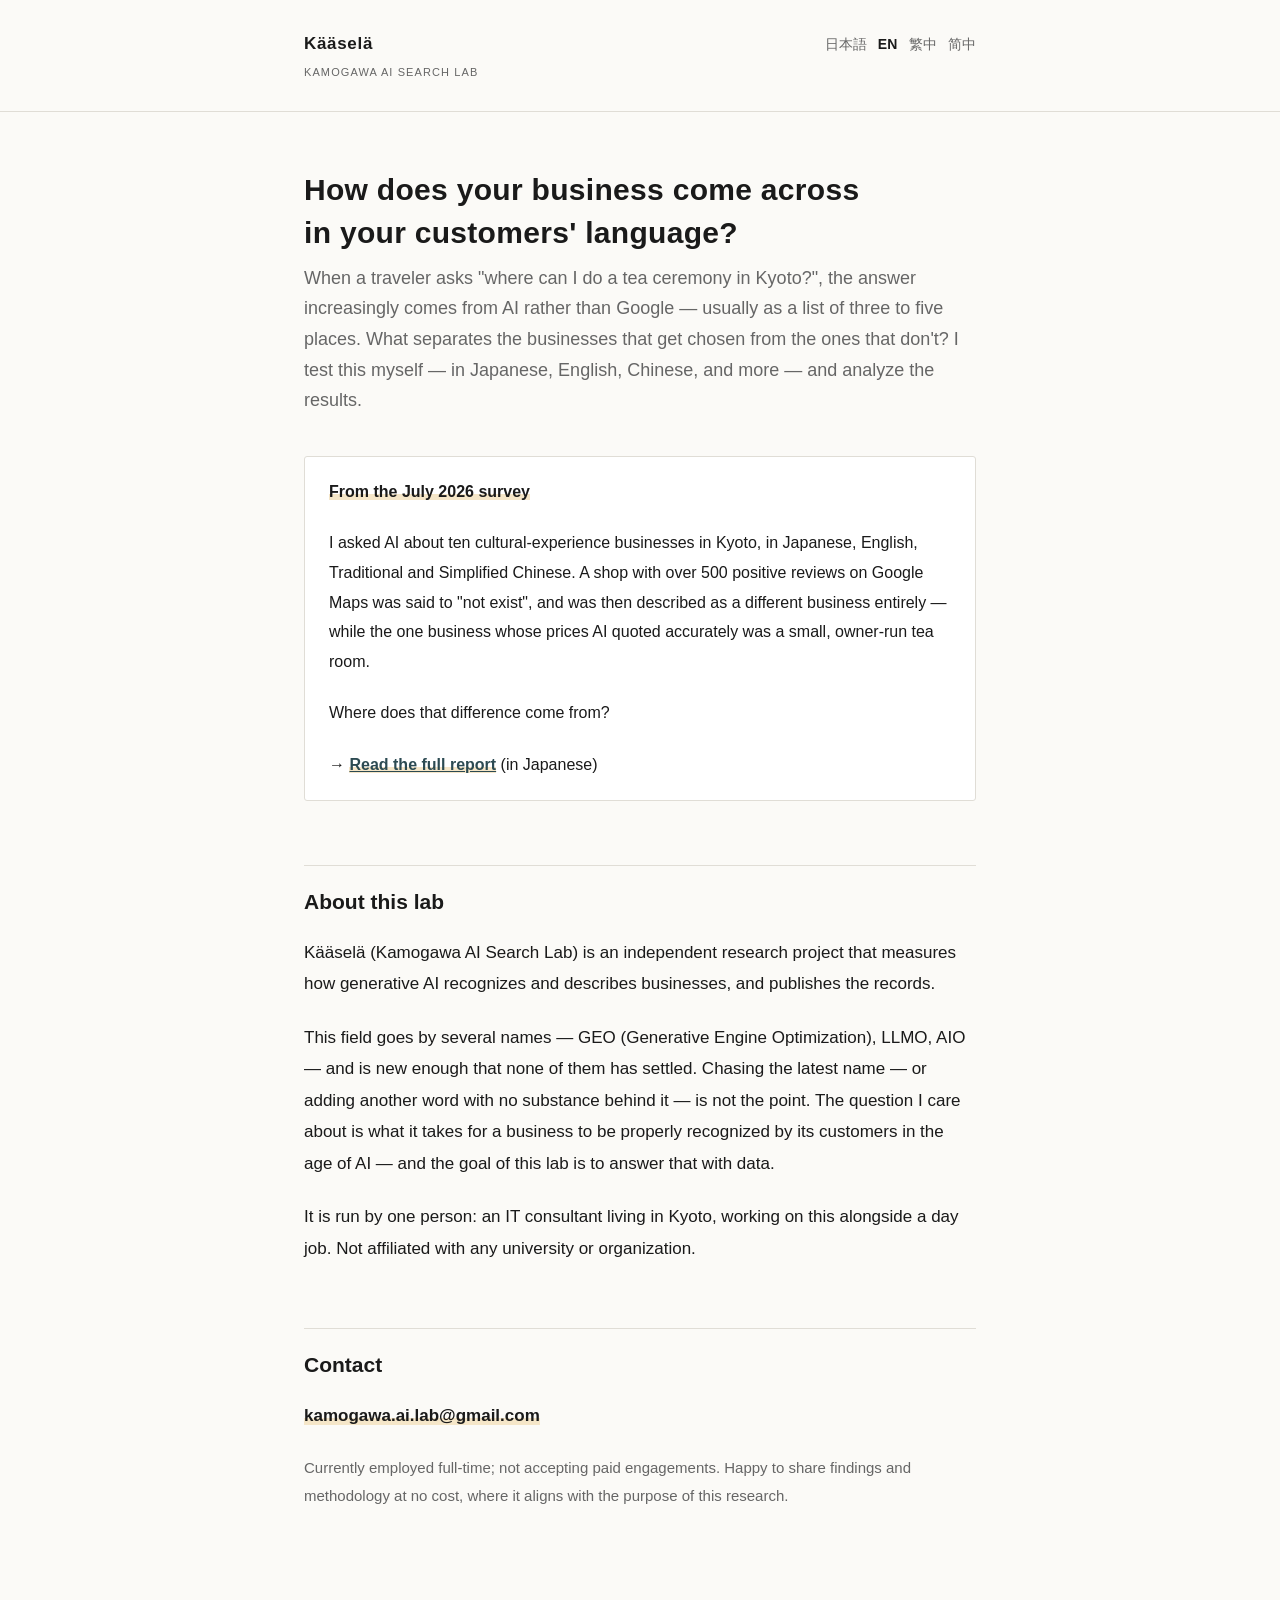
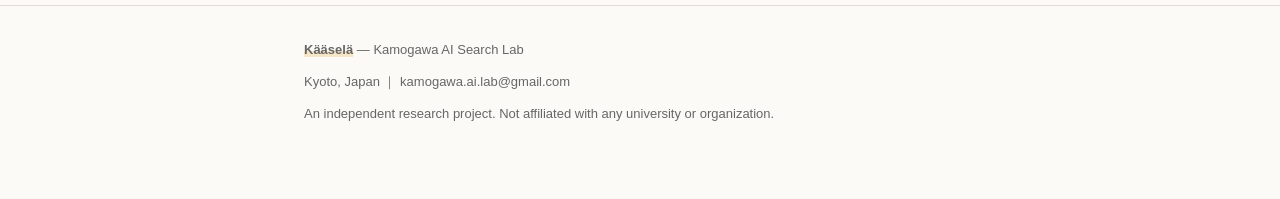
==== en/index.html @ 1b75f956 "ブランド名を Kääselä に統一（正式名 Kamogawa AI Search Lab） - Organization/WebSite の name を Kääselä に、alternateNa" ====
<!DOCTYPE html>
<html lang="en">
<head>
<meta charset="utf-8">
<meta name="viewport" content="width=device-width, initial-scale=1">
<title>Kääselä — How does generative AI describe businesses in their customers' language?</title>
<meta name="description" content="An independent research project measuring how generative AI recognizes and describes businesses in their customers' language. Tested in Japanese, English, Chinese, and other languages.">
<link rel="canonical" href="https://kamogawa-lab.jp/en/">
<link rel="alternate" hreflang="ja"      href="https://kamogawa-lab.jp/">
<link rel="alternate" hreflang="en"      href="https://kamogawa-lab.jp/en/">
<link rel="alternate" hreflang="zh-Hant" href="https://kamogawa-lab.jp/zh-tw/">
<link rel="alternate" hreflang="zh-Hans" href="https://kamogawa-lab.jp/zh-cn/">
<link rel="alternate" hreflang="x-default" href="https://kamogawa-lab.jp/">
<meta property="og:type" content="website">
<meta property="og:title" content="Kääselä — How does generative AI describe businesses in their customers' language?">
<meta property="og:url" content="https://kamogawa-lab.jp/en/">
<meta property="og:locale" content="en_US">
<link rel="stylesheet" href="/assets/style.css">
<script type="application/ld+json">
{
  "@context": "https://schema.org",
  "@graph": [
    {
      "@type": "Organization",
      "@id": "https://kamogawa-lab.jp/#organization",
      "name": "Kääselä",
      "alternateName": ["Kaasela", "Kamogawa AI Search Lab", "カセラ"],
      "url": "https://kamogawa-lab.jp/",
      "brand": { "@type": "Brand", "name": "Kääselä", "alternateName": ["Kaasela", "カセラ"] },
      "description": "Kääselä (also written Kaasela) is the common name of Kamogawa AI Search Lab, from the initials Ka(mogawa), A(I), Se(arch), La(b). An independent research project measuring how generative AI recognizes and describes businesses in their customers' language, tested in Japanese, English, Chinese and other languages.",
      "email": "kamogawa.ai.lab@gmail.com",
      "foundingDate": "2026-07",
      "location": { "@type": "Place", "name": "Kyoto" },
      "knowsLanguage": ["ja", "en", "zh-Hant", "zh-Hans"],
      "sameAs": [
        "https://note.com/kamogawaailab",
        "https://github.com/kamogawaailab"
      ]
    }
  ]
}
</script>
</head>
<body>
<header>
  <div class="wrap">
    <a class="brand" href="/en/">
      Kääselä
      <span>Kamogawa AI Search Lab</span>
    </a>
    <nav>
      <span class="langs">
        <a href="/" hreflang="ja">日本語</a>
        <a href="/en/" hreflang="en" aria-current="true">EN</a>
        <a href="/zh-tw/" hreflang="zh-Hant">繁中</a>
        <a href="/zh-cn/" hreflang="zh-Hans">简中</a>
      </span>
    </nav>
  </div>
</header>
<main class="wrap">

  <h1>How does your business come across<br>in your customers' language?</h1>

  <p class="lede">
    When a traveler asks "where can I do a tea ceremony in Kyoto?",
    the answer increasingly comes from AI rather than Google —
    usually as a list of three to five places.
    What separates the businesses that get chosen from the ones that don't?
    I test this myself — in Japanese, English, Chinese, and more — and analyze the results.
  </p>

  <div class="callout">
    <p><strong>From the July 2026 survey</strong></p>
    <p>
      I asked AI about ten cultural-experience businesses in Kyoto,
      in Japanese, English, Traditional and Simplified Chinese.
      A shop with over 500 positive reviews on Google Maps was said to
      "not exist", and was then described as a different business entirely —
      while the one business whose prices AI quoted accurately
      was a small, owner-run tea room.
    </p>
    <p>
      Where does that difference come from?
    </p>
    <p style="margin-top:16px">
      → <a href="/reports/kyoto-experience-2026/"><strong>Read the full report</strong></a> (in Japanese)
    </p>
  </div>

  <h2>About this lab</h2>

  <p>
    Kääselä (Kamogawa AI Search Lab) is an independent research project that
    measures how generative AI recognizes and describes businesses,
    and publishes the records.
  </p>

  <p>
    This field goes by several names — GEO (Generative Engine Optimization),
    LLMO, AIO — and is new enough that none of them has settled.
    Chasing the latest name — or adding another word with no substance
    behind it — is not the point.
    The question I care about is what it takes for a business
    to be properly recognized by its customers in the age of AI —
    and the goal of this lab is to answer that with data.
  </p>

  <p>
    It is run by one person: an IT consultant living in Kyoto,
    working on this alongside a day job.
    Not affiliated with any university or organization.
  </p>

  <h2>Contact</h2>
  <p><strong>kamogawa.ai.lab@gmail.com</strong></p>
  <p style="font-size:15px;color:#666">
    Currently employed full-time; not accepting paid engagements.
    Happy to share findings and methodology at no cost,
    where it aligns with the purpose of this research.
  </p>
</main>
<footer>
  <div class="wrap">
    <p><strong>Kääselä</strong> — Kamogawa AI Search Lab</p>
    <p>Kyoto, Japan ｜ kamogawa.ai.lab@gmail.com</p>
    <p>An independent research project. Not affiliated with any university or organization.</p>
  </div>
</footer>
</body>
</html>
---- assets/style.css ----
/* 鴨川AI検索ラボ — 最小構成。JSなし。 */

:root {
  --ink:      #1a1a1a;
  --sub:      #666;
  --line:     #e0ddd6;
  --paper:    #fbfaf7;
  --accent:   #2c4a52;   /* 鴨川の水の色 */
  --mark:     #b8462f;
}

* { box-sizing: border-box; }

html { -webkit-text-size-adjust: 100%; }

body {
  margin: 0;
  padding: 0;
  background: var(--paper);
  color: var(--ink);
  font-family: -apple-system, BlinkMacSystemFont, "Hiragino Sans",
               "Noto Sans JP", "Yu Gothic", sans-serif;
  font-size: 17px;
  line-height: 1.85;
  font-feature-settings: "palt";
}

.wrap {
  max-width: 720px;
  margin: 0 auto;
  padding: 0 24px;
}

/* --- header --- */

header {
  border-bottom: 1px solid var(--line);
  padding: 28px 0;
  margin-bottom: 56px;
}

header .wrap {
  display: flex;
  justify-content: space-between;
  align-items: baseline;
  flex-wrap: wrap;
  gap: 12px;
}

.brand {
  font-size: 17px;
  font-weight: 700;
  letter-spacing: 0.04em;
  text-decoration: none;
  color: var(--ink);
}

.brand span {
  display: block;
  font-size: 11px;
  font-weight: 400;
  letter-spacing: 0.1em;
  color: var(--sub);
  text-transform: uppercase;
  margin-top: 3px;
}

nav a {
  color: var(--sub);
  text-decoration: none;
  margin-left: 18px;
  font-size: 14px;
}

nav a:hover { color: var(--accent); }

.langs {
  font-size: 12px;
  color: var(--sub);
}

.langs a {
  color: var(--sub);
  text-decoration: none;
  margin-left: 8px;
}

.langs a[aria-current="true"] {
  color: var(--ink);
  font-weight: 700;
}

/* --- type --- */

h1 {
  font-size: 30px;
  line-height: 1.45;
  letter-spacing: 0.01em;
  margin: 0 0 8px;
}

h2 {
  font-size: 21px;
  margin: 64px 0 20px;
  padding-top: 20px;
  border-top: 1px solid var(--line);
  line-height: 1.5;
}

h3 {
  font-size: 17px;
  margin: 36px 0 12px;
  color: var(--accent);
}

.lede {
  font-size: 18px;
  color: var(--sub);
  margin: 0 0 40px;
  line-height: 1.7;
}

.meta {
  font-size: 13px;
  color: var(--sub);
  margin-bottom: 48px;
}

p { margin: 0 0 22px; }

a { color: var(--accent); }

strong {
  font-weight: 700;
  background: linear-gradient(transparent 62%, #f5e6c8 62%);
}

blockquote {
  margin: 28px 0;
  padding: 4px 0 4px 20px;
  border-left: 3px solid var(--mark);
  color: var(--sub);
  font-size: 16px;
}

blockquote strong { color: var(--ink); }

/* --- tables --- */

table {
  width: 100%;
  border-collapse: collapse;
  margin: 28px 0;
  font-size: 15px;
}

th, td {
  padding: 10px 12px;
  border-bottom: 1px solid var(--line);
  text-align: left;
  vertical-align: top;
}

th {
  font-weight: 700;
  border-bottom: 2px solid var(--ink);
  white-space: nowrap;
}

td.c, th.c { text-align: center; }

/* --- misc --- */

.callout {
  background: #fff;
  border: 1px solid var(--line);
  border-radius: 3px;
  padding: 20px 24px;
  margin: 32px 0;
  font-size: 16px;
}

.callout p:last-child { margin-bottom: 0; }

ul { padding-left: 1.3em; margin: 0 0 22px; }
li { margin-bottom: 8px; }

hr {
  border: 0;
  border-top: 1px solid var(--line);
  margin: 56px 0;
}

.post-list { list-style: none; padding: 0; }

.post-list li {
  padding: 20px 0;
  border-bottom: 1px solid var(--line);
}

.post-list a {
  font-size: 18px;
  font-weight: 700;
  text-decoration: none;
  display: block;
  margin-bottom: 4px;
}

.post-list .date {
  font-size: 13px;
  color: var(--sub);
}

footer {
  margin-top: 96px;
  padding: 32px 0 64px;
  border-top: 1px solid var(--line);
  font-size: 13px;
  color: var(--sub);
}

footer p { margin: 0 0 8px; }

@media (max-width: 600px) {
  body { font-size: 16px; }
  h1 { font-size: 24px; }
  h2 { font-size: 19px; }
  .wrap { padding: 0 18px; }
  table { font-size: 13px; }
  th, td { padding: 8px 6px; }
}
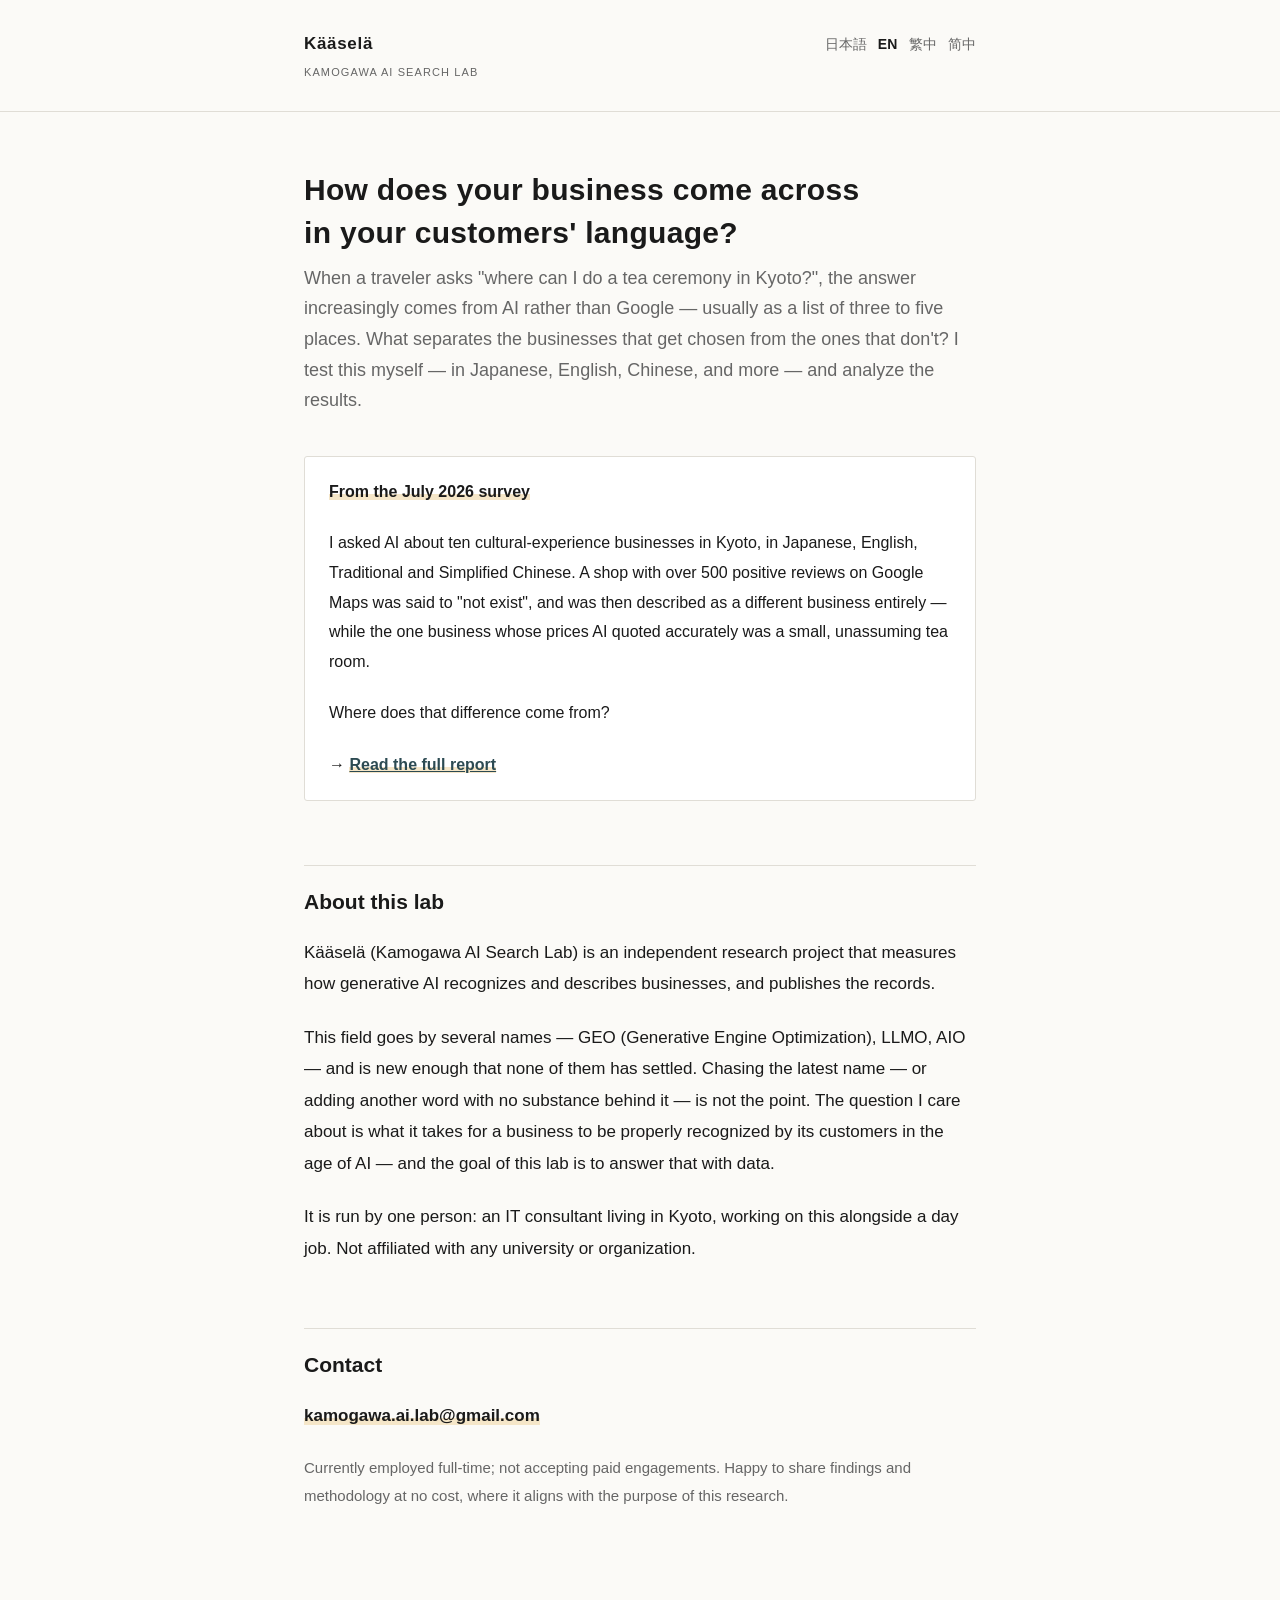
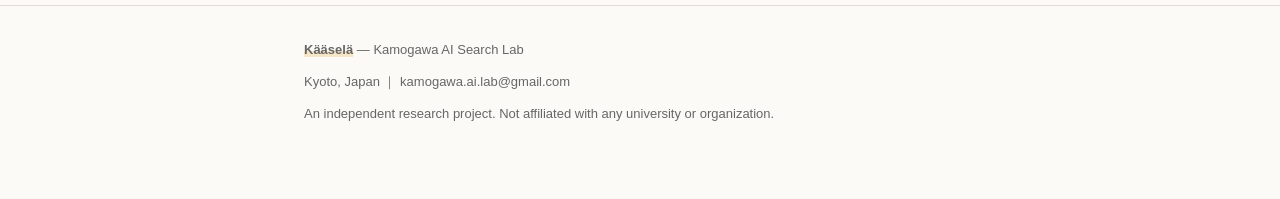
==== commit 0ecf834b: "レポート4言語化・日本語版を全面改稿、hreflang/sitemap整備" ====
--- a/en/index.html
+++ b/en/index.html
@@ -78,13 +78,13 @@
       A shop with over 500 positive reviews on Google Maps was said to
       "not exist", and was then described as a different business entirely —
       while the one business whose prices AI quoted accurately
-      was a small, owner-run tea room.
+      was a small, unassuming tea room.
     </p>
     <p>
       Where does that difference come from?
     </p>
     <p style="margin-top:16px">
-      → <a href="/reports/kyoto-experience-2026/"><strong>Read the full report</strong></a> (in Japanese)
+      → <a href="/en/reports/kyoto-experience-2026/"><strong>Read the full report</strong></a>
     </p>
   </div>
 
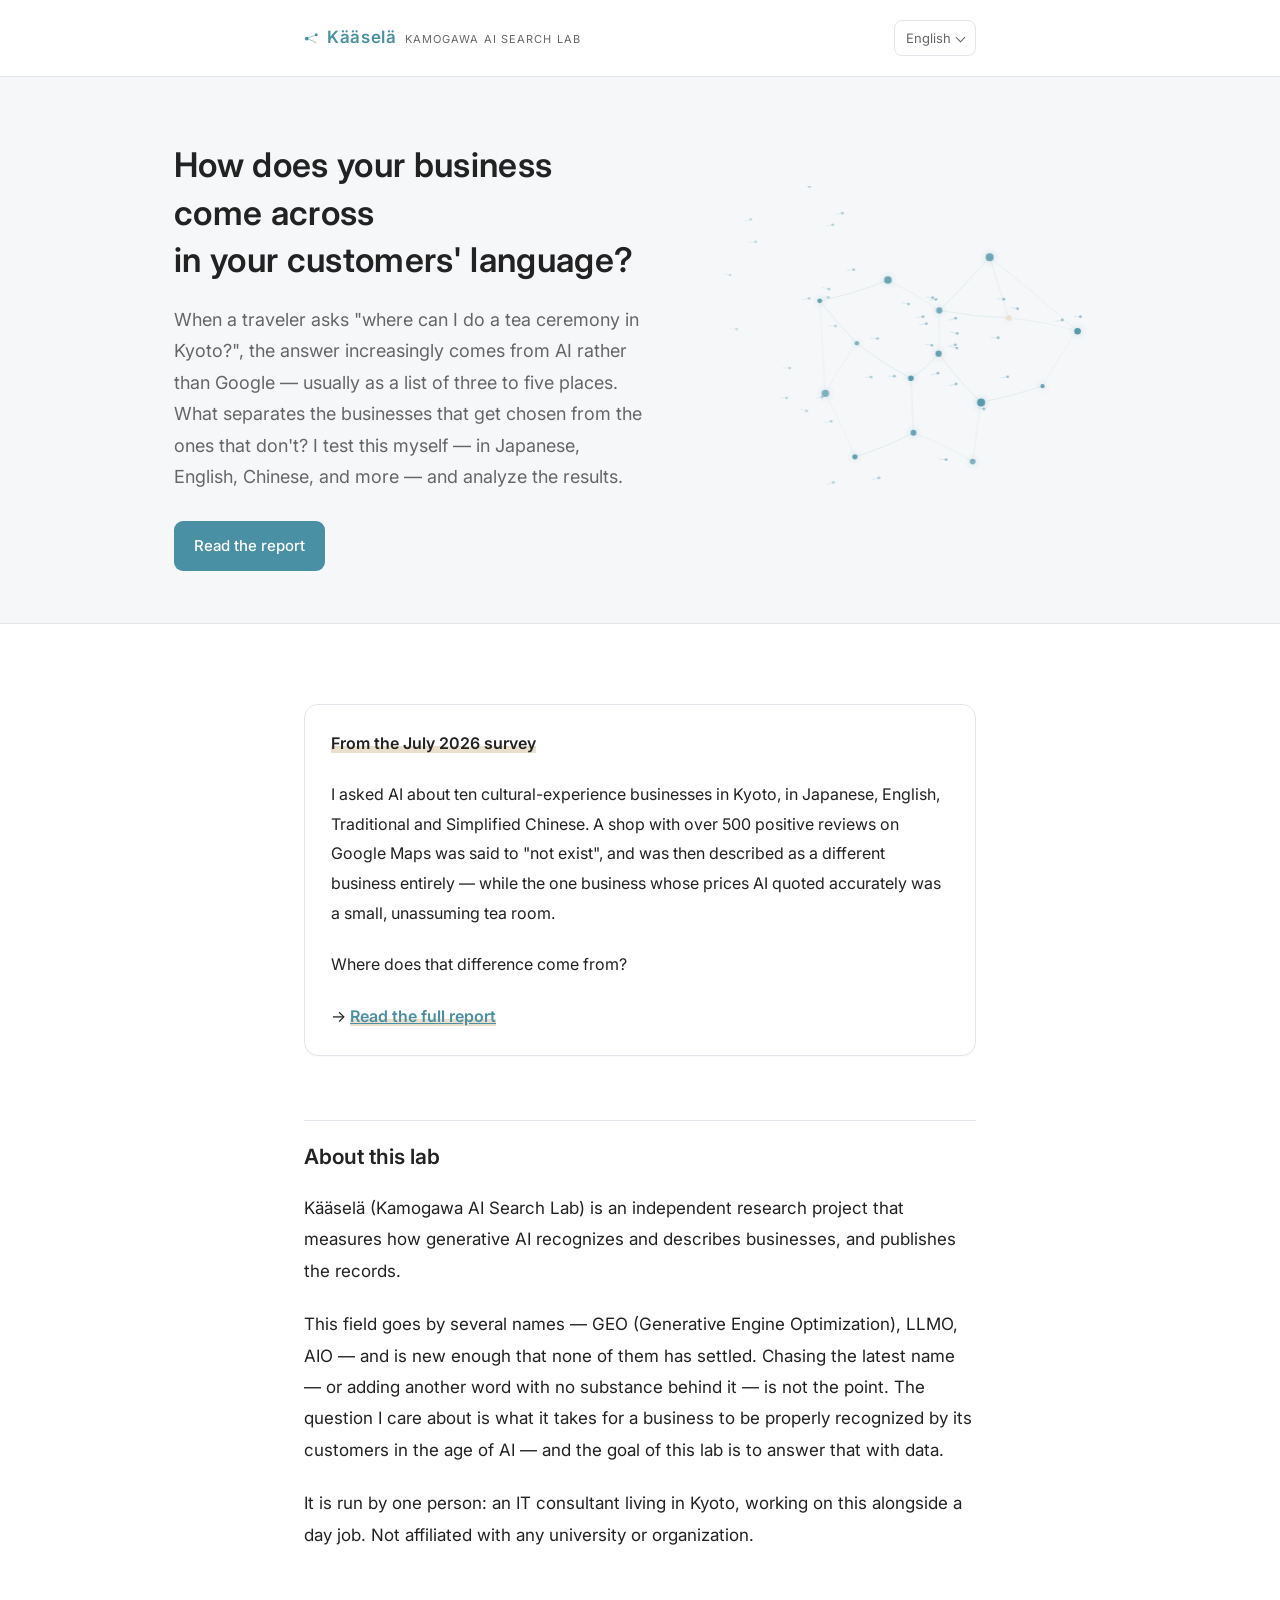
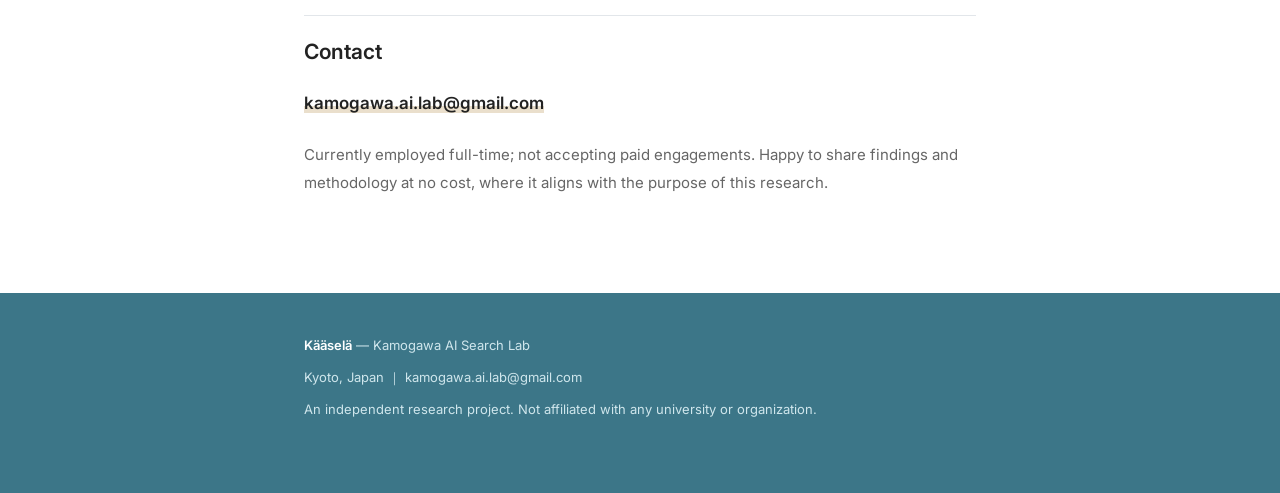
==== commit 82434e73: "Redesign: Kääselä brand v1.0 — River Blue palette, animated water→graph hero, language pull-down" ====
--- a/en/index.html
+++ b/en/index.html
@@ -5,15 +5,15 @@
 <meta name="viewport" content="width=device-width, initial-scale=1">
 <title>Kääselä — How does generative AI describe businesses in their customers' language?</title>
 <meta name="description" content="An independent research project measuring how generative AI recognizes and describes businesses in their customers' language. Tested in Japanese, English, Chinese, and other languages.">
-<link rel="canonical" href="https://kamogawa-lab.jp/en/">
-<link rel="alternate" hreflang="ja"      href="https://kamogawa-lab.jp/">
-<link rel="alternate" hreflang="en"      href="https://kamogawa-lab.jp/en/">
-<link rel="alternate" hreflang="zh-Hant" href="https://kamogawa-lab.jp/zh-tw/">
-<link rel="alternate" hreflang="zh-Hans" href="https://kamogawa-lab.jp/zh-cn/">
-<link rel="alternate" hreflang="x-default" href="https://kamogawa-lab.jp/">
+<link rel="canonical" href="https://kaasela.com/en/">
+<link rel="alternate" hreflang="ja"      href="https://kaasela.com/">
+<link rel="alternate" hreflang="en"      href="https://kaasela.com/en/">
+<link rel="alternate" hreflang="zh-Hant" href="https://kaasela.com/zh-tw/">
+<link rel="alternate" hreflang="zh-Hans" href="https://kaasela.com/zh-cn/">
+<link rel="alternate" hreflang="x-default" href="https://kaasela.com/">
 <meta property="og:type" content="website">
 <meta property="og:title" content="Kääselä — How does generative AI describe businesses in their customers' language?">
-<meta property="og:url" content="https://kamogawa-lab.jp/en/">
+<meta property="og:url" content="https://kaasela.com/en/">
 <meta property="og:locale" content="en_US">
 <link rel="stylesheet" href="/assets/style.css">
 <script type="application/ld+json">
@@ -22,10 +22,10 @@
   "@graph": [
     {
       "@type": "Organization",
-      "@id": "https://kamogawa-lab.jp/#organization",
+      "@id": "https://kaasela.com/#organization",
       "name": "Kääselä",
       "alternateName": ["Kaasela", "Kamogawa AI Search Lab", "カセラ"],
-      "url": "https://kamogawa-lab.jp/",
+      "url": "https://kaasela.com/",
       "brand": { "@type": "Brand", "name": "Kääselä", "alternateName": ["Kaasela", "カセラ"] },
       "description": "Kääselä (also written Kaasela) is the common name of Kamogawa AI Search Lab, from the initials Ka(mogawa), A(I), Se(arch), La(b). An independent research project measuring how generative AI recognizes and describes businesses in their customers' language, tested in Japanese, English, Chinese and other languages.",
       "email": "kamogawa.ai.lab@gmail.com",
@@ -33,8 +33,8 @@
       "location": { "@type": "Place", "name": "Kyoto" },
       "knowsLanguage": ["ja", "en", "zh-Hant", "zh-Hans"],
       "sameAs": [
-        "https://note.com/kamogawaailab",
-        "https://github.com/kamogawaailab"
+        "https://note.com/kaasela",
+        "https://github.com/kaasela/kamogawa_ai_research_lab"
       ]
     }
   ]
@@ -45,30 +45,50 @@
 <header>
   <div class="wrap">
     <a class="brand" href="/en/">
+      <svg class="mark" viewBox="0 0 16 16" fill="none" aria-hidden="true">
+        <circle cx="3" cy="8" r="2" fill="#4A90A4"/>
+        <circle cx="13" cy="4" r="1.6" fill="#4A90A4"/>
+        <circle cx="12" cy="12" r="1.6" fill="#EADFCC"/>
+        <path d="M4.7 7.3 L11.5 4.6 M4.8 8.7 L10.8 11.3" stroke="#7CB7B0" stroke-width=".8"/>
+      </svg>
       Kääselä
       <span>Kamogawa AI Search Lab</span>
     </a>
     <nav>
-      <span class="langs">
-        <a href="/" hreflang="ja">日本語</a>
-        <a href="/en/" hreflang="en" aria-current="true">EN</a>
-        <a href="/zh-tw/" hreflang="zh-Hant">繁中</a>
-        <a href="/zh-cn/" hreflang="zh-Hans">简中</a>
-      </span>
+      <details class="lang-menu">
+        <summary>English</summary>
+        <div class="lang-list">
+          <a href="/"        hreflang="ja">日本語</a>
+          <a href="/en/"     hreflang="en" aria-current="true">English</a>
+          <a href="/zh-tw/"  hreflang="zh-Hant">繁體中文</a>
+          <a href="/zh-cn/"  hreflang="zh-Hans">简体中文</a>
+        </div>
+      </details>
     </nav>
   </div>
 </header>
+<section class="hero">
+  <div class="hero-inner">
+    <div class="hero-copy">
+      <h1>How does your business come across<br>in your customers' language?</h1>
+      <p class="lede">
+        When a traveler asks "where can I do a tea ceremony in Kyoto?",
+        the answer increasingly comes from AI rather than Google —
+        usually as a list of three to five places.
+        What separates the businesses that get chosen from the ones that don't?
+        I test this myself — in Japanese, English, Chinese, and more — and analyze the results.
+      </p>
+      <div class="hero-actions">
+        <a class="btn" href="/en/reports/kyoto-experience-2026/">Read the report</a>
+      </div>
+    </div>
+    <div class="hero-canvas-wrap">
+      <canvas id="graph"></canvas>
+    </div>
+  </div>
+</section>
+
 <main class="wrap">
-
-  <h1>How does your business come across<br>in your customers' language?</h1>
-
-  <p class="lede">
-    When a traveler asks "where can I do a tea ceremony in Kyoto?",
-    the answer increasingly comes from AI rather than Google —
-    usually as a list of three to five places.
-    What separates the businesses that get chosen from the ones that don't?
-    I test this myself — in Japanese, English, Chinese, and more — and analyze the results.
-  </p>
 
   <div class="callout">
     <p><strong>From the July 2026 survey</strong></p>
@@ -127,5 +147,8 @@
     <p>An independent research project. Not affiliated with any university or organization.</p>
   </div>
 </footer>
+
+<script src="/assets/site.js" defer></script>
+
 </body>
 </html>
--- a/assets/style.css
+++ b/assets/style.css
@@ -1,28 +1,40 @@
-/* 鴨川AI検索ラボ — 最小構成。JSなし。 */
+/* ============================================================
+   Kääselä — Kamogawa AI Search Lab
+   ブランドデザイン v1.0（River Blue / 静かな研究ノート）
+   白・Mist 80% ／ River Blue 15% ／ 砂ベージュ 5%
+   ============================================================ */
+
+@import url('https://fonts.googleapis.com/css2?family=Inter:wght@300;400;500;600&display=swap');
 
 :root {
-  --ink:      #1a1a1a;
-  --sub:      #666;
-  --line:     #e0ddd6;
-  --paper:    #fbfaf7;
-  --accent:   #2c4a52;   /* 鴨川の水の色 */
-  --mark:     #b8462f;
+  --ink:    #222222;   /* Charcoal（本文） */
+  --sub:    #666666;   /* Gray（補助テキスト） */
+  --line:   #E2E6EA;   /* Border / Divider */
+  --paper:  #FFFFFF;   /* 主背景：白 */
+  --mist:   #F5F7F9;   /* セクション / カード背景 */
+  --accent: #4A90A4;   /* River Blue（リンク・ボタン・ロゴ） */
+  --deep:   #3C7688;   /* Deep River（ホバー・CTA・フッター） */
+  --teal:   #7CB7B0;   /* Soft Teal（図・アウトラインのみ） */
+  --sand:   #EADFCC;   /* Sand Beige（ハイライト・バッジ、控えめに） */
+  --mark:   #3C7688;   /* 引用線など */
 }
 
 * { box-sizing: border-box; }
-
-html { -webkit-text-size-adjust: 100%; }
+html { -webkit-text-size-adjust: 100%; scroll-behavior: smooth; }
 
 body {
   margin: 0;
   padding: 0;
   background: var(--paper);
   color: var(--ink);
-  font-family: -apple-system, BlinkMacSystemFont, "Hiragino Sans",
-               "Noto Sans JP", "Yu Gothic", sans-serif;
+  font-family: 'Inter', -apple-system, BlinkMacSystemFont,
+               "Hiragino Sans", "Hiragino Kaku Gothic ProN",
+               "Noto Sans JP", "Noto Sans SC", "Noto Sans TC",
+               "Yu Gothic", "Microsoft YaHei", sans-serif;
   font-size: 17px;
   line-height: 1.85;
   font-feature-settings: "palt";
+  -webkit-font-smoothing: antialiased;
 }
 
 .wrap {
@@ -31,29 +43,38 @@
   padding: 0 24px;
 }
 
-/* --- header --- */
+/* --- header / nav --- */
 
 header {
   border-bottom: 1px solid var(--line);
-  padding: 28px 0;
-  margin-bottom: 56px;
+  padding: 20px 0;
+  position: sticky;
+  top: 0;
+  z-index: 40;
+  background: rgba(255,255,255,.85);
+  backdrop-filter: saturate(180%) blur(10px);
 }
 
 header .wrap {
   display: flex;
   justify-content: space-between;
-  align-items: baseline;
+  align-items: center;
   flex-wrap: wrap;
   gap: 12px;
 }
 
 .brand {
   font-size: 17px;
-  font-weight: 700;
+  font-weight: 600;
   letter-spacing: 0.04em;
   text-decoration: none;
-  color: var(--ink);
-}
+  color: var(--accent);
+  display: inline-flex;
+  align-items: center;
+  gap: 8px;
+}
+
+.brand .mark { width: 15px; height: 15px; }
 
 .brand span {
   display: block;
@@ -65,38 +86,141 @@
   margin-top: 3px;
 }
 
-nav a {
+nav {
+  display: flex;
+  align-items: center;
+  gap: 4px;
+}
+
+nav > a {
   color: var(--sub);
   text-decoration: none;
   margin-left: 18px;
   font-size: 14px;
-}
-
-nav a:hover { color: var(--accent); }
-
-.langs {
-  font-size: 12px;
-  color: var(--sub);
-}
-
-.langs a {
-  color: var(--sub);
-  text-decoration: none;
-  margin-left: 8px;
-}
-
-.langs a[aria-current="true"] {
+  transition: color .3s ease;
+}
+
+nav > a:hover { color: var(--deep); }
+
+/* 言語プルダウン（<details> ベース、追加ライブラリ不要） */
+
+.lang-menu { position: relative; margin-left: 18px; font-size: 13px; }
+
+.lang-menu summary {
+  list-style: none;
+  cursor: pointer;
+  color: var(--sub);
+  display: inline-flex;
+  align-items: center;
+  gap: 6px;
+  padding: 5px 11px;
+  border: 1px solid var(--line);
+  border-radius: 8px;
+  background: #fff;
+  transition: border-color .3s ease, color .3s ease;
+}
+.lang-menu summary::-webkit-details-marker { display: none; }
+.lang-menu summary::after {
+  content: "";
+  width: 6px; height: 6px;
+  margin-top: -2px;
+  border-right: 1.5px solid currentColor;
+  border-bottom: 1.5px solid currentColor;
+  transform: rotate(45deg);
+  transition: transform .3s ease;
+}
+.lang-menu[open] summary { color: var(--deep); border-color: var(--accent); }
+.lang-menu[open] summary::after { transform: rotate(-135deg); margin-top: 2px; }
+
+.lang-list {
+  position: absolute;
+  right: 0;
+  top: calc(100% + 6px);
+  z-index: 60;
+  min-width: 132px;
+  background: #fff;
+  border: 1px solid var(--line);
+  border-radius: 10px;
+  padding: 6px;
+  box-shadow: 0 10px 30px -14px rgba(60,118,136,.35);
+}
+.lang-list a {
+  display: block;
+  padding: 8px 12px;
+  border-radius: 6px;
+  margin: 0;
+  font-size: 14px;
+  color: var(--sub);
+  text-decoration: none;
+  transition: background .2s ease, color .2s ease;
+}
+.lang-list a:hover { background: var(--mist); color: var(--deep); }
+.lang-list a[aria-current="true"] { color: var(--accent); font-weight: 600; }
+
+/* 旧 .langs（未変換ページ向けフォールバック） */
+.langs { font-size: 12px; color: var(--sub); }
+.langs a { color: var(--sub); text-decoration: none; margin-left: 10px; }
+.langs a[aria-current="true"] { color: var(--accent); font-weight: 600; }
+
+/* --- Hero：水 → 知識グラフ（トップページ限定） --- */
+
+.hero {
+  background: var(--mist);
+  border-bottom: 1px solid var(--line);
+}
+.hero-inner {
+  max-width: 980px;
+  margin: 0 auto;
+  padding: 64px 24px 52px;
+  display: grid;
+  grid-template-columns: 1.05fr .95fr;
+  align-items: center;
+  gap: 40px;
+}
+.hero h1 {
+  font-size: 34px;
+  line-height: 1.4;
+  font-weight: 600;
+  letter-spacing: 0.01em;
   color: var(--ink);
-  font-weight: 700;
-}
+  margin: 0 0 20px;
+  border: 0;
+  padding: 0;
+}
+.hero .lede { margin: 0 0 28px; }
+.hero-actions { display: flex; align-items: center; gap: 14px; flex-wrap: wrap; }
+.hero-canvas-wrap { position: relative; height: 340px; width: 100%; }
+#graph { width: 100%; height: 100%; display: block; }
+
+/* --- buttons --- */
+
+.btn {
+  display: inline-flex;
+  align-items: center;
+  gap: 8px;
+  background: var(--accent);
+  color: #fff;
+  text-decoration: none;
+  padding: 11px 20px;
+  border-radius: 9px;
+  font-size: 15px;
+  font-weight: 500;
+  transition: background .35s ease;
+}
+.btn:hover { background: var(--deep); color: #fff; }
+.btn.ghost { background: transparent; color: var(--sub); padding: 11px 4px; }
+.btn.ghost:hover { background: transparent; color: var(--deep); }
 
 /* --- type --- */
+
+main.wrap { padding-top: 48px; }
 
 h1 {
   font-size: 30px;
   line-height: 1.45;
   letter-spacing: 0.01em;
   margin: 0 0 8px;
+  font-weight: 600;
 }
 
 h2 {
@@ -105,19 +229,22 @@
   padding-top: 20px;
   border-top: 1px solid var(--line);
   line-height: 1.5;
+  font-weight: 600;
 }
 
 h3 {
   font-size: 17px;
   margin: 36px 0 12px;
   color: var(--accent);
+  font-weight: 600;
 }
 
 .lede {
   font-size: 18px;
   color: var(--sub);
   margin: 0 0 40px;
-  line-height: 1.7;
+  line-height: 1.75;
+  font-weight: 400;
 }
 
 .meta {
@@ -128,22 +255,23 @@
 
 p { margin: 0 0 22px; }
 
-a { color: var(--accent); }
-
+a { color: var(--accent); transition: color .3s ease; }
+a:hover { color: var(--deep); }
+
+/* 砂ベージュのエンティティ・ハイライト（控えめに） */
 strong {
-  font-weight: 700;
-  background: linear-gradient(transparent 62%, #f5e6c8 62%);
+  font-weight: 600;
+  background: linear-gradient(transparent 64%, var(--sand) 64%);
 }
 
 blockquote {
   margin: 28px 0;
   padding: 4px 0 4px 20px;
-  border-left: 3px solid var(--mark);
+  border-left: 3px solid var(--deep);
   color: var(--sub);
   font-size: 16px;
 }
-
-blockquote strong { color: var(--ink); }
+blockquote strong { color: var(--ink); background: none; }
 
 /* --- tables --- */
 
@@ -153,20 +281,18 @@
   margin: 28px 0;
   font-size: 15px;
 }
-
 th, td {
   padding: 10px 12px;
   border-bottom: 1px solid var(--line);
   text-align: left;
   vertical-align: top;
 }
-
 th {
-  font-weight: 700;
-  border-bottom: 2px solid var(--ink);
+  font-weight: 600;
+  border-bottom: 2px solid var(--accent);
   white-space: nowrap;
-}
-
+  color: var(--deep);
+}
 td.c, th.c { text-align: center; }
 
 /* --- misc --- */
@@ -174,52 +300,54 @@
 .callout {
   background: #fff;
   border: 1px solid var(--line);
-  border-radius: 3px;
-  padding: 20px 24px;
+  border-radius: 14px;
+  padding: 24px 26px;
   margin: 32px 0;
   font-size: 16px;
-}
-
+  box-shadow: 0 1px 0 rgba(60,118,136,.03);
+}
 .callout p:last-child { margin-bottom: 0; }
 
 ul { padding-left: 1.3em; margin: 0 0 22px; }
 li { margin-bottom: 8px; }
 
-hr {
-  border: 0;
-  border-top: 1px solid var(--line);
-  margin: 56px 0;
-}
+hr { border: 0; border-top: 1px solid var(--line); margin: 56px 0; }
 
 .post-list { list-style: none; padding: 0; }
-
 .post-list li {
-  padding: 20px 0;
+  padding: 22px 0;
   border-bottom: 1px solid var(--line);
-}
-
+  transition: background .3s ease;
+}
 .post-list a {
   font-size: 18px;
-  font-weight: 700;
+  font-weight: 600;
   text-decoration: none;
   display: block;
   margin-bottom: 4px;
-}
-
-.post-list .date {
-  font-size: 13px;
-  color: var(--sub);
-}
+  color: var(--ink);
+}
+.post-list a:hover { color: var(--deep); }
+.post-list .date { font-size: 13px; color: var(--sub); }
 
 footer {
   margin-top: 96px;
-  padding: 32px 0 64px;
-  border-top: 1px solid var(--line);
+  padding: 40px 0 64px;
+  background: var(--deep);
+  color: #cfe6ec;
   font-size: 13px;
-  color: var(--sub);
-}
-
+}
+footer .brand, footer strong { color: #fff; background: none; }
 footer p { margin: 0 0 8px; }
+footer a { color: #cfe6ec; }
+footer a:hover { color: #fff; }
+
+@media (max-width: 820px) {
+  .hero-inner { grid-template-columns: 1fr; padding-top: 40px; gap: 28px; }
+  .hero-canvas-wrap { height: 240px; order: -1; }
+  .hero h1 { font-size: 27px; }
+  header { position: static; }
+}
 
 @media (max-width: 600px) {
   body { font-size: 16px; }
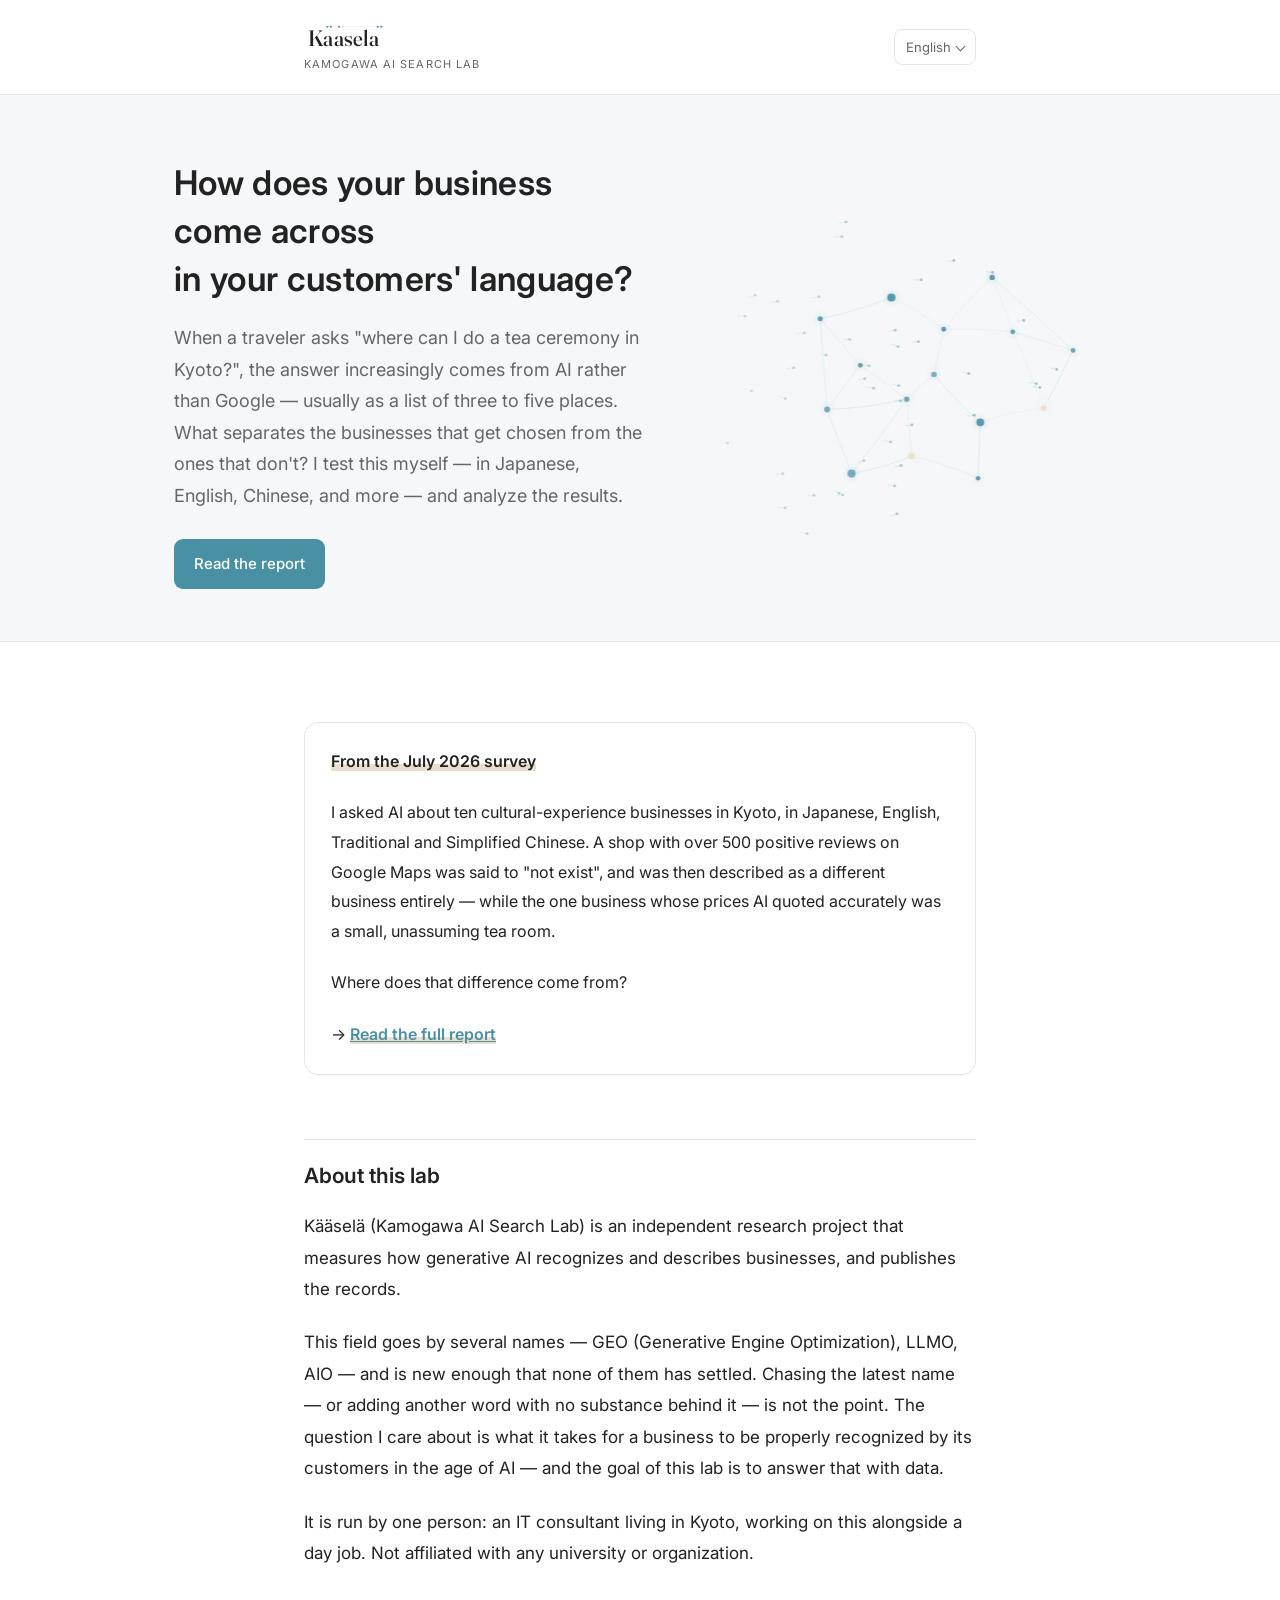
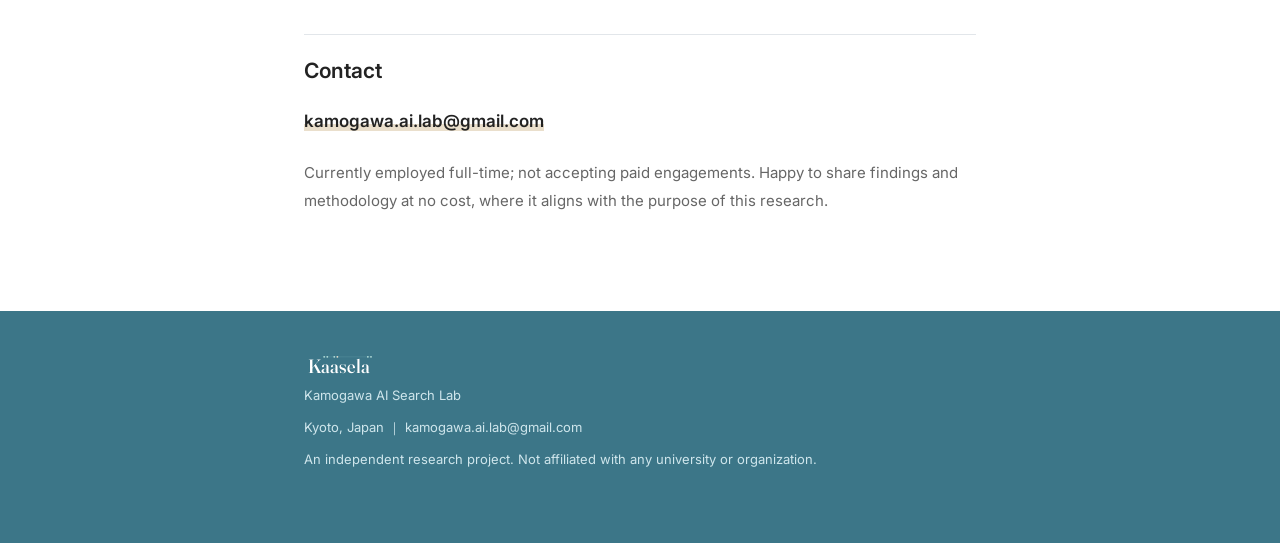
==== commit 4caa69c0: "Kääselä brand + wordmark, favicon, language pulldown" ====
--- a/en/index.html
+++ b/en/index.html
@@ -16,6 +16,7 @@
 <meta property="og:url" content="https://kaasela.com/en/">
 <meta property="og:locale" content="en_US">
 <link rel="stylesheet" href="/assets/style.css">
+<link rel="icon" type="image/svg+xml" href="/assets/kaasela-favicon.svg">
 <script type="application/ld+json">
 {
   "@context": "https://schema.org",
@@ -45,13 +46,7 @@
 <header>
   <div class="wrap">
     <a class="brand" href="/en/">
-      <svg class="mark" viewBox="0 0 16 16" fill="none" aria-hidden="true">
-        <circle cx="3" cy="8" r="2" fill="#4A90A4"/>
-        <circle cx="13" cy="4" r="1.6" fill="#4A90A4"/>
-        <circle cx="12" cy="12" r="1.6" fill="#EADFCC"/>
-        <path d="M4.7 7.3 L11.5 4.6 M4.8 8.7 L10.8 11.3" stroke="#7CB7B0" stroke-width=".8"/>
-      </svg>
-      Kääselä
+      <svg class="brand-wm" viewBox="10 4 336 116" role="img" aria-label="Kääselä"><title>Kääselä</title><g stroke="#7CB7B0" stroke-width="0.9" fill="none" opacity="0.6"><path d="M100 30 L114 30"/><path d="M114 30 L145 30"/><path d="M145 30 L159 30"/><path d="M159 30 L295 30"/><path d="M295 30 L309 30"/></g><text class="wm-t" x="26" y="104" font-size="86" font-weight="500" fill="#222222" letter-spacing="1">Kaasela</text><g><circle cx="100" cy="30" r="4" fill="#4A90A4"/><circle cx="114" cy="30" r="4" fill="#4A90A4"/><circle cx="145" cy="30" r="4" fill="#4A90A4"/><circle cx="159" cy="30" r="4" fill="#EADFCC"/><circle cx="295" cy="30" r="4" fill="#4A90A4"/><circle cx="309" cy="30" r="4" fill="#4A90A4"/></g></svg>
       <span>Kamogawa AI Search Lab</span>
     </a>
     <nav>
@@ -142,7 +137,8 @@
 </main>
 <footer>
   <div class="wrap">
-    <p><strong>Kääselä</strong> — Kamogawa AI Search Lab</p>
+    <p class="foot-brand"><svg class="foot-wm" viewBox="10 4 336 116" role="img" aria-label="Kääselä"><title>Kääselä</title><g stroke="#9BD0CB" stroke-width="0.9" fill="none" opacity="0.8"><path d="M100 30 L114 30"/><path d="M114 30 L145 30"/><path d="M145 30 L159 30"/><path d="M159 30 L295 30"/><path d="M295 30 L309 30"/></g><text class="wm-t" x="26" y="104" font-size="86" font-weight="500" fill="#FFFFFF" letter-spacing="1">Kaasela</text><g><circle cx="100" cy="30" r="4" fill="#B7E0DB"/><circle cx="114" cy="30" r="4" fill="#B7E0DB"/><circle cx="145" cy="30" r="4" fill="#B7E0DB"/><circle cx="159" cy="30" r="4" fill="#EADFCC"/><circle cx="295" cy="30" r="4" fill="#B7E0DB"/><circle cx="309" cy="30" r="4" fill="#B7E0DB"/></g></svg></p>
+    <p>Kamogawa AI Search Lab</p>
     <p>Kyoto, Japan ｜ kamogawa.ai.lab@gmail.com</p>
     <p>An independent research project. Not affiliated with any university or organization.</p>
   </div>
--- a/assets/style.css
+++ b/assets/style.css
@@ -4,7 +4,7 @@
    白・Mist 80% ／ River Blue 15% ／ 砂ベージュ 5%
    ============================================================ */
 
-@import url('https://fonts.googleapis.com/css2?family=Inter:wght@300;400;500;600&display=swap');
+@import url('https://fonts.googleapis.com/css2?family=Inter:wght@300;400;500;600&family=Fraunces:opsz,wght@9..144,500&display=swap');
 
 :root {
   --ink:    #222222;   /* Charcoal（本文） */
@@ -64,17 +64,16 @@
 }
 
 .brand {
-  font-size: 17px;
-  font-weight: 600;
-  letter-spacing: 0.04em;
-  text-decoration: none;
-  color: var(--accent);
+  text-decoration: none;
   display: inline-flex;
-  align-items: center;
-  gap: 8px;
-}
-
-.brand .mark { width: 15px; height: 15px; }
+  flex-direction: column;
+  align-items: flex-start;
+  gap: 3px;
+}
+
+/* インライン wordmark（Fraunces はページで読み込む） */
+.brand-wm { height: 30px; width: auto; display: block; }
+.wm-t { font-family: 'Fraunces', Georgia, 'Times New Roman', serif; }
 
 .brand span {
   display: block;
@@ -83,8 +82,12 @@
   letter-spacing: 0.1em;
   color: var(--sub);
   text-transform: uppercase;
-  margin-top: 3px;
-}
+  margin-top: 1px;
+}
+
+/* フッターの白 wordmark */
+.foot-brand { margin: 0 0 6px; }
+.foot-wm { height: 26px; width: auto; display: block; }
 
 nav {
   display: flex;
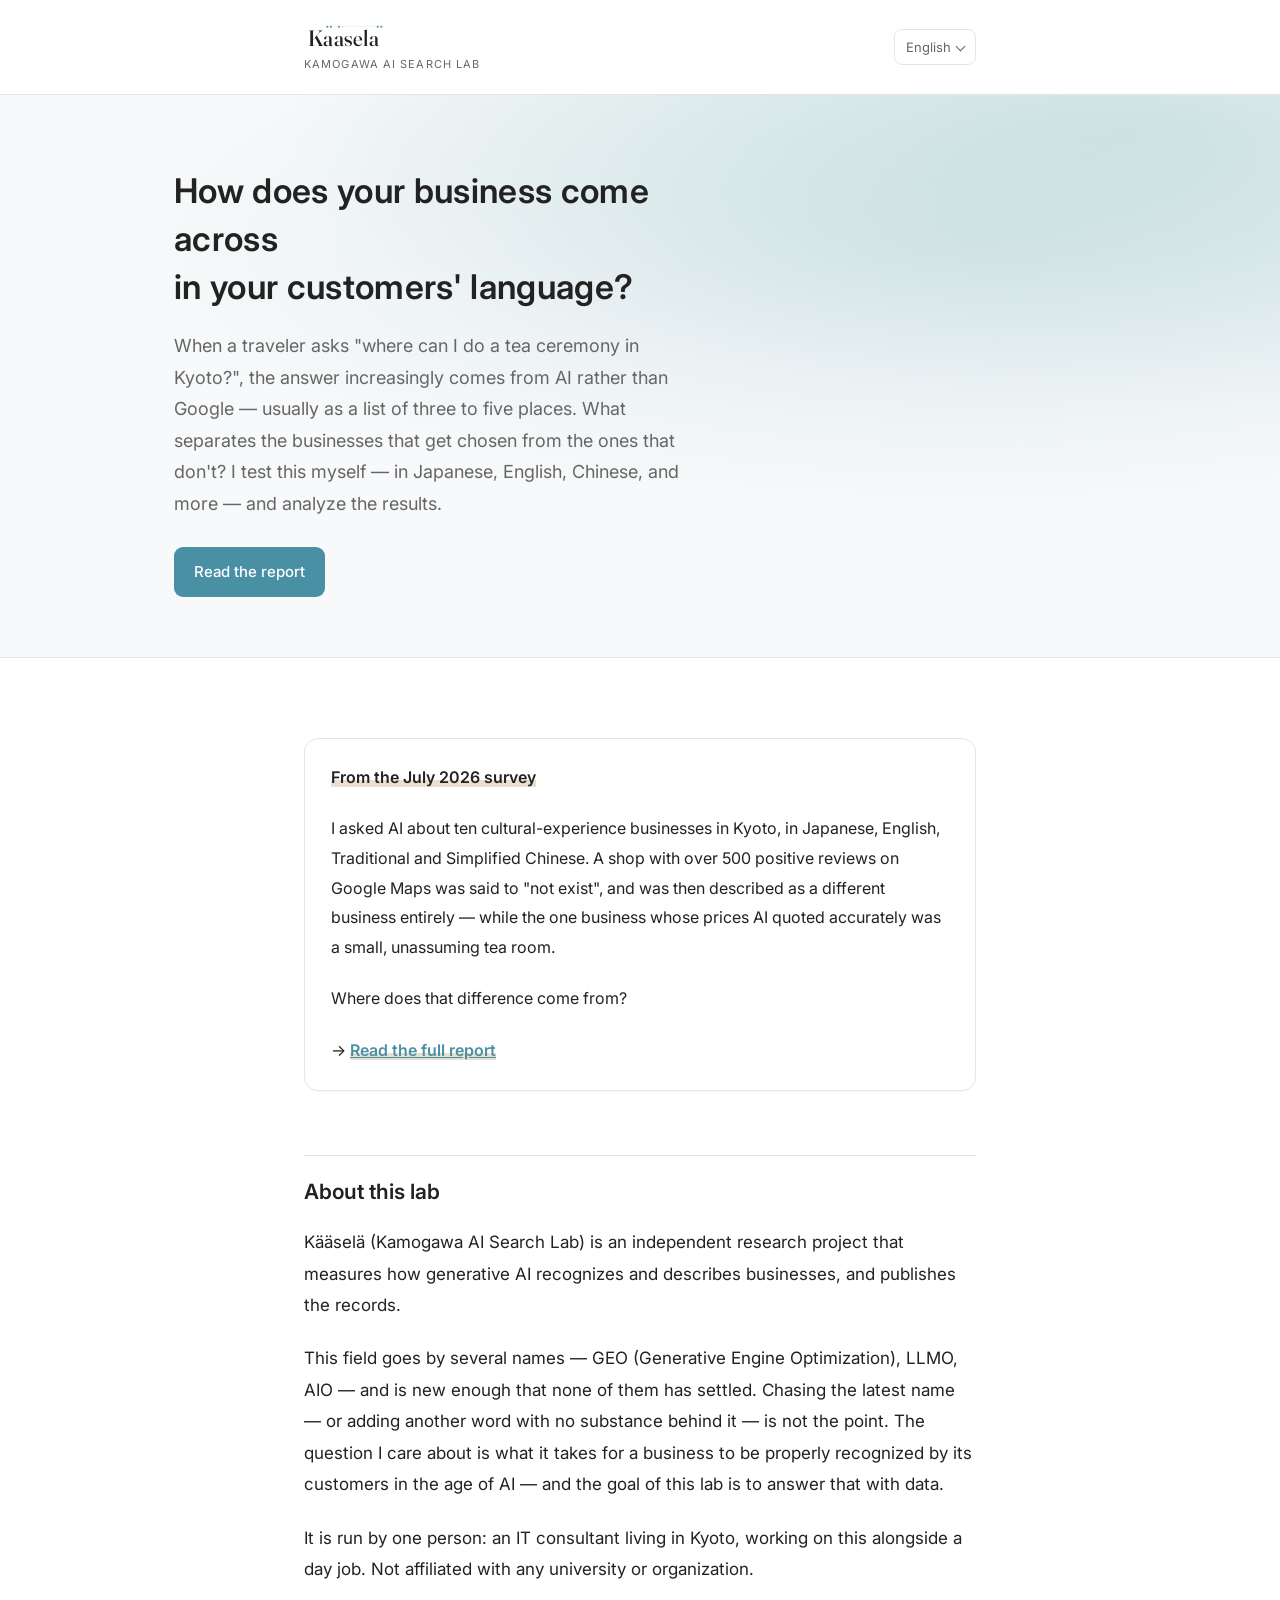
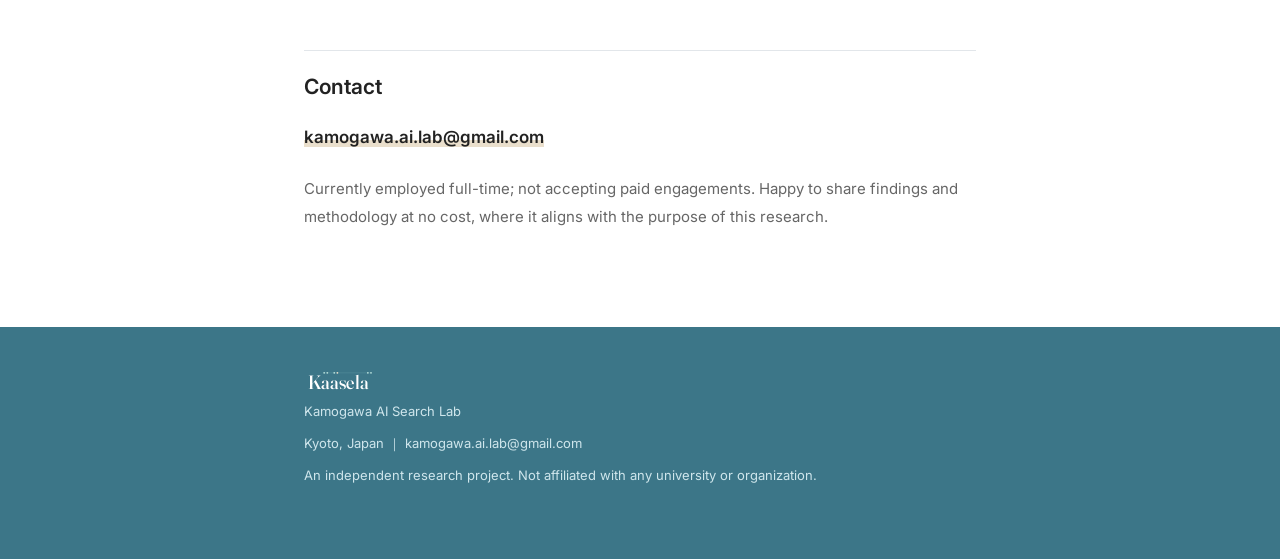
==== commit 63aab536: "Hero: quiet gradient (drop canvas); lock wordmark optical size" ====
--- a/en/index.html
+++ b/en/index.html
@@ -77,9 +77,6 @@
         <a class="btn" href="/en/reports/kyoto-experience-2026/">Read the report</a>
       </div>
     </div>
-    <div class="hero-canvas-wrap">
-      <canvas id="graph"></canvas>
-    </div>
   </div>
 </section>
 
--- a/assets/style.css
+++ b/assets/style.css
@@ -73,7 +73,9 @@
 
 /* インライン wordmark（Fraunces はページで読み込む） */
 .brand-wm { height: 30px; width: auto; display: block; }
-.wm-t { font-family: 'Fraunces', Georgia, 'Times New Roman', serif; }
+/* opsz を固定 → 大きく調整した見た目と小さなヘッダーで字形が一致し、点がずれない */
+.wm-t { font-family: 'Fraunces', Georgia, 'Times New Roman', serif;
+        font-optical-sizing: none; font-variation-settings: 'opsz' 100; }
 
 .brand span {
   display: block;
@@ -168,18 +170,22 @@
 /* --- Hero：水 → 知識グラフ（トップページ限定） --- */
 
 .hero {
-  background: var(--mist);
+  /* 静かなグラデーション：右上に朝靄のような青みがそっと差す */
+  background:
+    radial-gradient(120% 90% at 88% 6%, rgba(124,183,176,0.26) 0%, rgba(124,183,176,0) 55%),
+    radial-gradient(110% 80% at 76% 26%, rgba(74,144,164,0.15) 0%, rgba(74,144,164,0) 60%),
+    #F7F9FA;
   border-bottom: 1px solid var(--line);
 }
 .hero-inner {
   max-width: 980px;
   margin: 0 auto;
-  padding: 64px 24px 52px;
-  display: grid;
-  grid-template-columns: 1.05fr .95fr;
-  align-items: center;
-  gap: 40px;
-}
+  padding: 72px 24px 60px;
+  min-height: 300px;
+  display: flex;
+  align-items: center;
+}
+.hero-copy { max-width: 30em; }
 .hero h1 {
   font-size: 34px;
   line-height: 1.4;
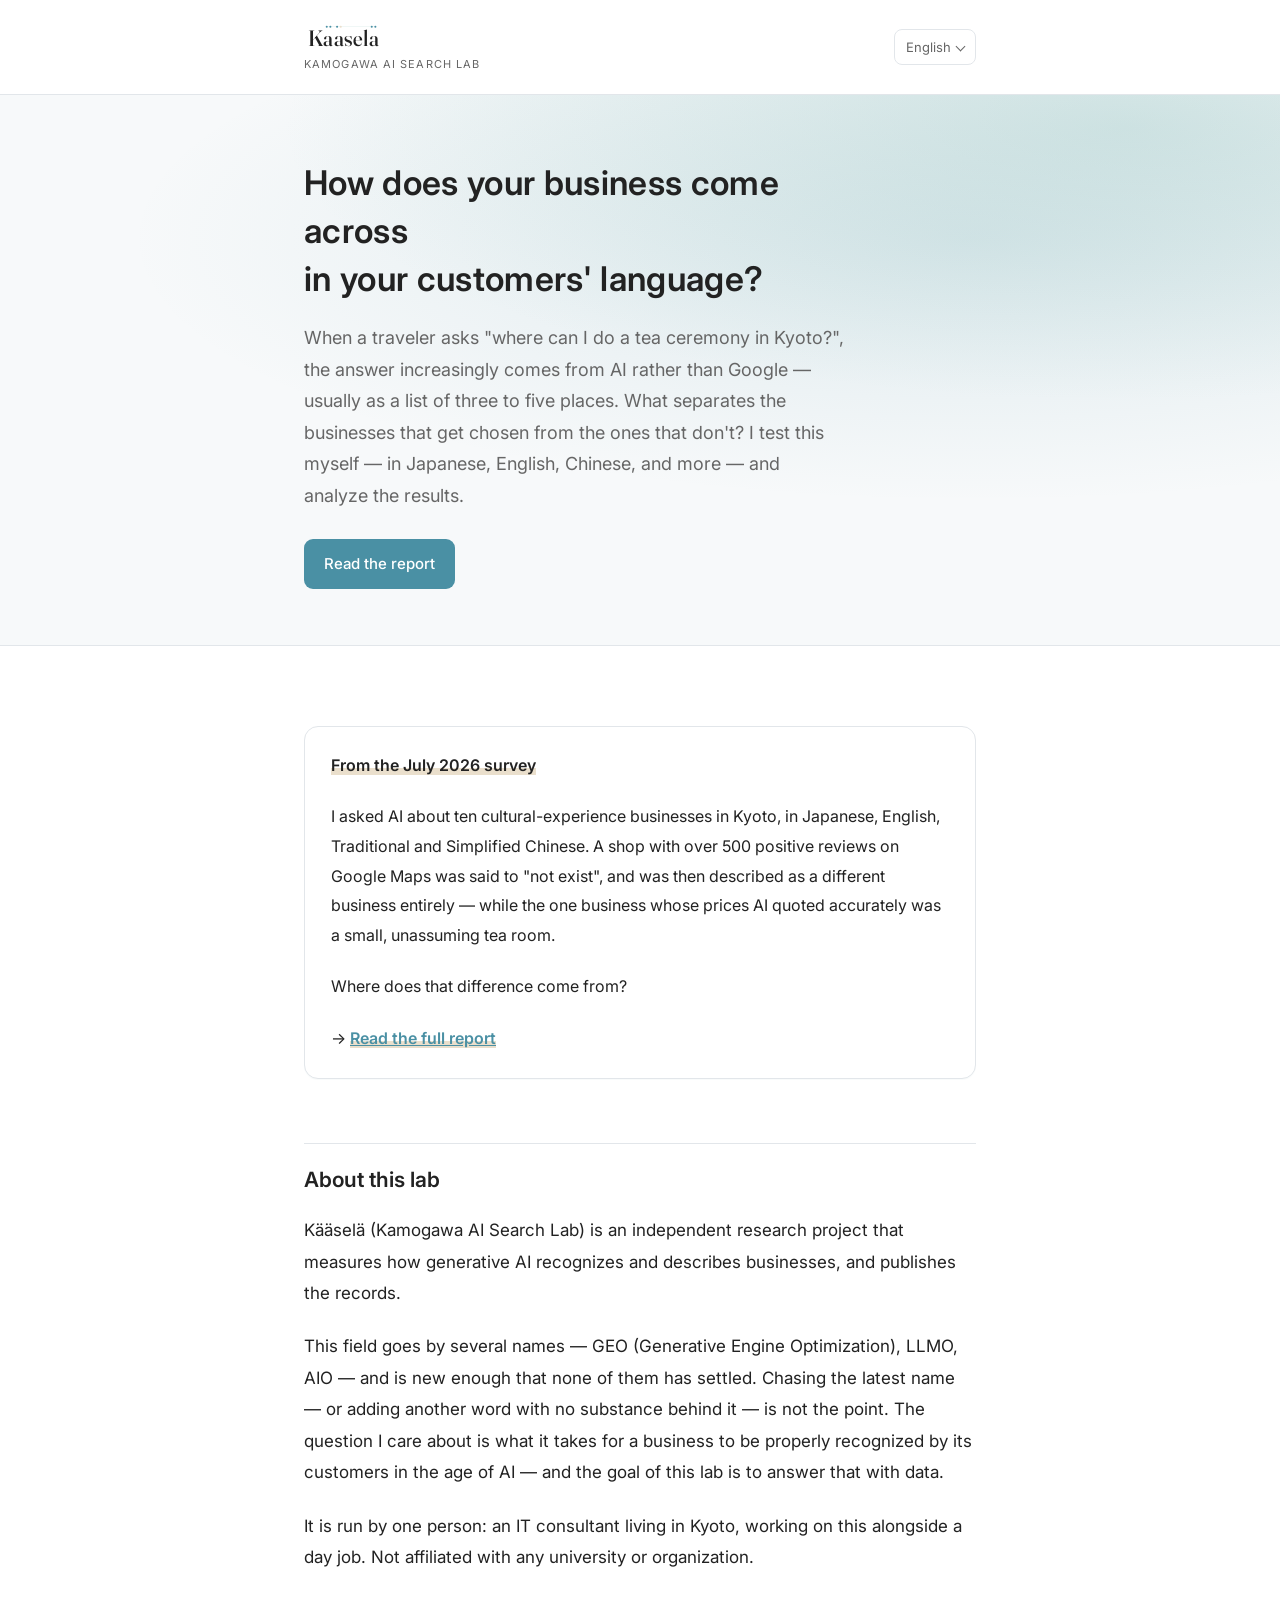
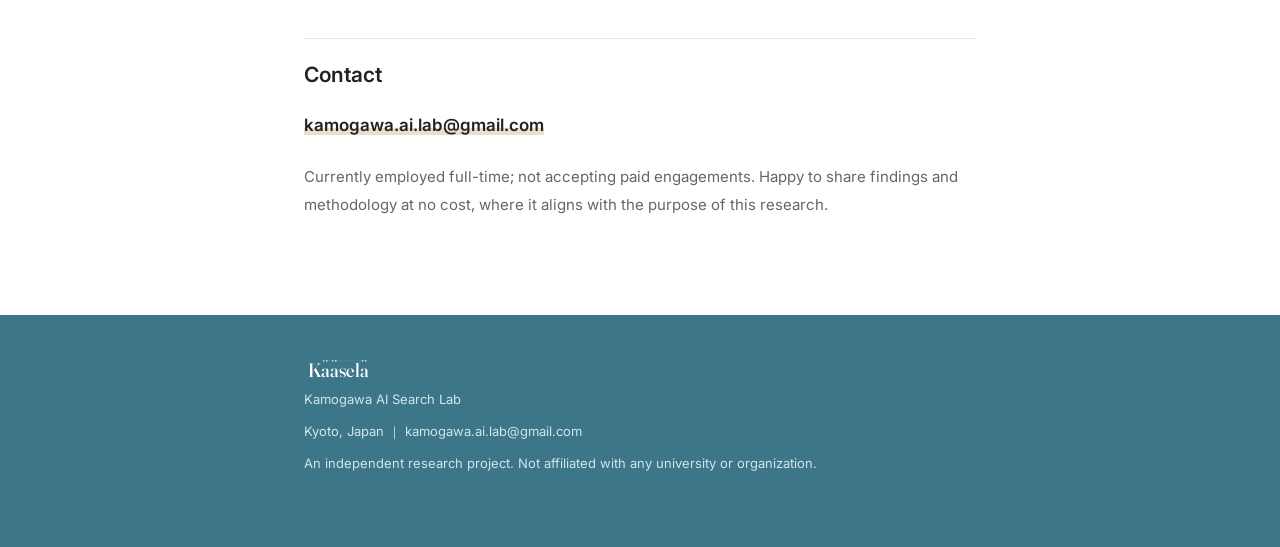
==== commit d5496d57: "Fix wordmark alignment (locked opsz), unify hero width, quiet gradient hero" ====
--- a/en/index.html
+++ b/en/index.html
@@ -46,7 +46,7 @@
 <header>
   <div class="wrap">
     <a class="brand" href="/en/">
-      <svg class="brand-wm" viewBox="10 4 336 116" role="img" aria-label="Kääselä"><title>Kääselä</title><g stroke="#7CB7B0" stroke-width="0.9" fill="none" opacity="0.6"><path d="M100 30 L114 30"/><path d="M114 30 L145 30"/><path d="M145 30 L159 30"/><path d="M159 30 L295 30"/><path d="M295 30 L309 30"/></g><text class="wm-t" x="26" y="104" font-size="86" font-weight="500" fill="#222222" letter-spacing="1">Kaasela</text><g><circle cx="100" cy="30" r="4" fill="#4A90A4"/><circle cx="114" cy="30" r="4" fill="#4A90A4"/><circle cx="145" cy="30" r="4" fill="#4A90A4"/><circle cx="159" cy="30" r="4" fill="#EADFCC"/><circle cx="295" cy="30" r="4" fill="#4A90A4"/><circle cx="309" cy="30" r="4" fill="#4A90A4"/></g></svg>
+      <svg class="brand-wm" viewBox="10 4 336 116" role="img" aria-label="Kääselä"><title>Kääselä</title><g stroke="#7CB7B0" stroke-width="0.9" fill="none" opacity="0.6"><path d="M98 30 L112 30"/><path d="M112 30 L138 30"/><path d="M138 30 L152 30"/><path d="M152 30 L272 30"/><path d="M272 30 L286 30"/></g><text class="wm-t" x="26" y="104" font-size="86" font-weight="500" fill="#222222" letter-spacing="1">Kaasela</text><g><circle cx="98" cy="30" r="4" fill="#4A90A4"/><circle cx="112" cy="30" r="4" fill="#4A90A4"/><circle cx="138" cy="30" r="4" fill="#4A90A4"/><circle cx="152" cy="30" r="4" fill="#EADFCC"/><circle cx="272" cy="30" r="4" fill="#4A90A4"/><circle cx="286" cy="30" r="4" fill="#4A90A4"/></g></svg>
       <span>Kamogawa AI Search Lab</span>
     </a>
     <nav>
@@ -134,7 +134,7 @@
 </main>
 <footer>
   <div class="wrap">
-    <p class="foot-brand"><svg class="foot-wm" viewBox="10 4 336 116" role="img" aria-label="Kääselä"><title>Kääselä</title><g stroke="#9BD0CB" stroke-width="0.9" fill="none" opacity="0.8"><path d="M100 30 L114 30"/><path d="M114 30 L145 30"/><path d="M145 30 L159 30"/><path d="M159 30 L295 30"/><path d="M295 30 L309 30"/></g><text class="wm-t" x="26" y="104" font-size="86" font-weight="500" fill="#FFFFFF" letter-spacing="1">Kaasela</text><g><circle cx="100" cy="30" r="4" fill="#B7E0DB"/><circle cx="114" cy="30" r="4" fill="#B7E0DB"/><circle cx="145" cy="30" r="4" fill="#B7E0DB"/><circle cx="159" cy="30" r="4" fill="#EADFCC"/><circle cx="295" cy="30" r="4" fill="#B7E0DB"/><circle cx="309" cy="30" r="4" fill="#B7E0DB"/></g></svg></p>
+    <p class="foot-brand"><svg class="foot-wm" viewBox="10 4 336 116" role="img" aria-label="Kääselä"><title>Kääselä</title><g stroke="#9BD0CB" stroke-width="0.9" fill="none" opacity="0.8"><path d="M98 30 L112 30"/><path d="M112 30 L138 30"/><path d="M138 30 L152 30"/><path d="M152 30 L272 30"/><path d="M272 30 L286 30"/></g><text class="wm-t" x="26" y="104" font-size="86" font-weight="500" fill="#FFFFFF" letter-spacing="1">Kaasela</text><g><circle cx="98" cy="30" r="4" fill="#B7E0DB"/><circle cx="112" cy="30" r="4" fill="#B7E0DB"/><circle cx="138" cy="30" r="4" fill="#B7E0DB"/><circle cx="152" cy="30" r="4" fill="#EADFCC"/><circle cx="272" cy="30" r="4" fill="#B7E0DB"/><circle cx="286" cy="30" r="4" fill="#B7E0DB"/></g></svg></p>
     <p>Kamogawa AI Search Lab</p>
     <p>Kyoto, Japan ｜ kamogawa.ai.lab@gmail.com</p>
     <p>An independent research project. Not affiliated with any university or organization.</p>
--- a/assets/style.css
+++ b/assets/style.css
@@ -75,7 +75,7 @@
 .brand-wm { height: 30px; width: auto; display: block; }
 /* opsz を固定 → 大きく調整した見た目と小さなヘッダーで字形が一致し、点がずれない */
 .wm-t { font-family: 'Fraunces', Georgia, 'Times New Roman', serif;
-        font-optical-sizing: none; font-variation-settings: 'opsz' 100; }
+        font-variation-settings: 'opsz' 100; }
 
 .brand span {
   display: block;
@@ -178,14 +178,14 @@
   border-bottom: 1px solid var(--line);
 }
 .hero-inner {
-  max-width: 980px;
+  max-width: 720px;          /* ヘッダー・本文と同じ幅に揃える */
   margin: 0 auto;
-  padding: 72px 24px 60px;
-  min-height: 300px;
+  padding: 64px 24px 56px;
+  min-height: 260px;
   display: flex;
   align-items: center;
 }
-.hero-copy { max-width: 30em; }
+.hero-copy { max-width: 32em; }
 .hero h1 {
   font-size: 34px;
   line-height: 1.4;
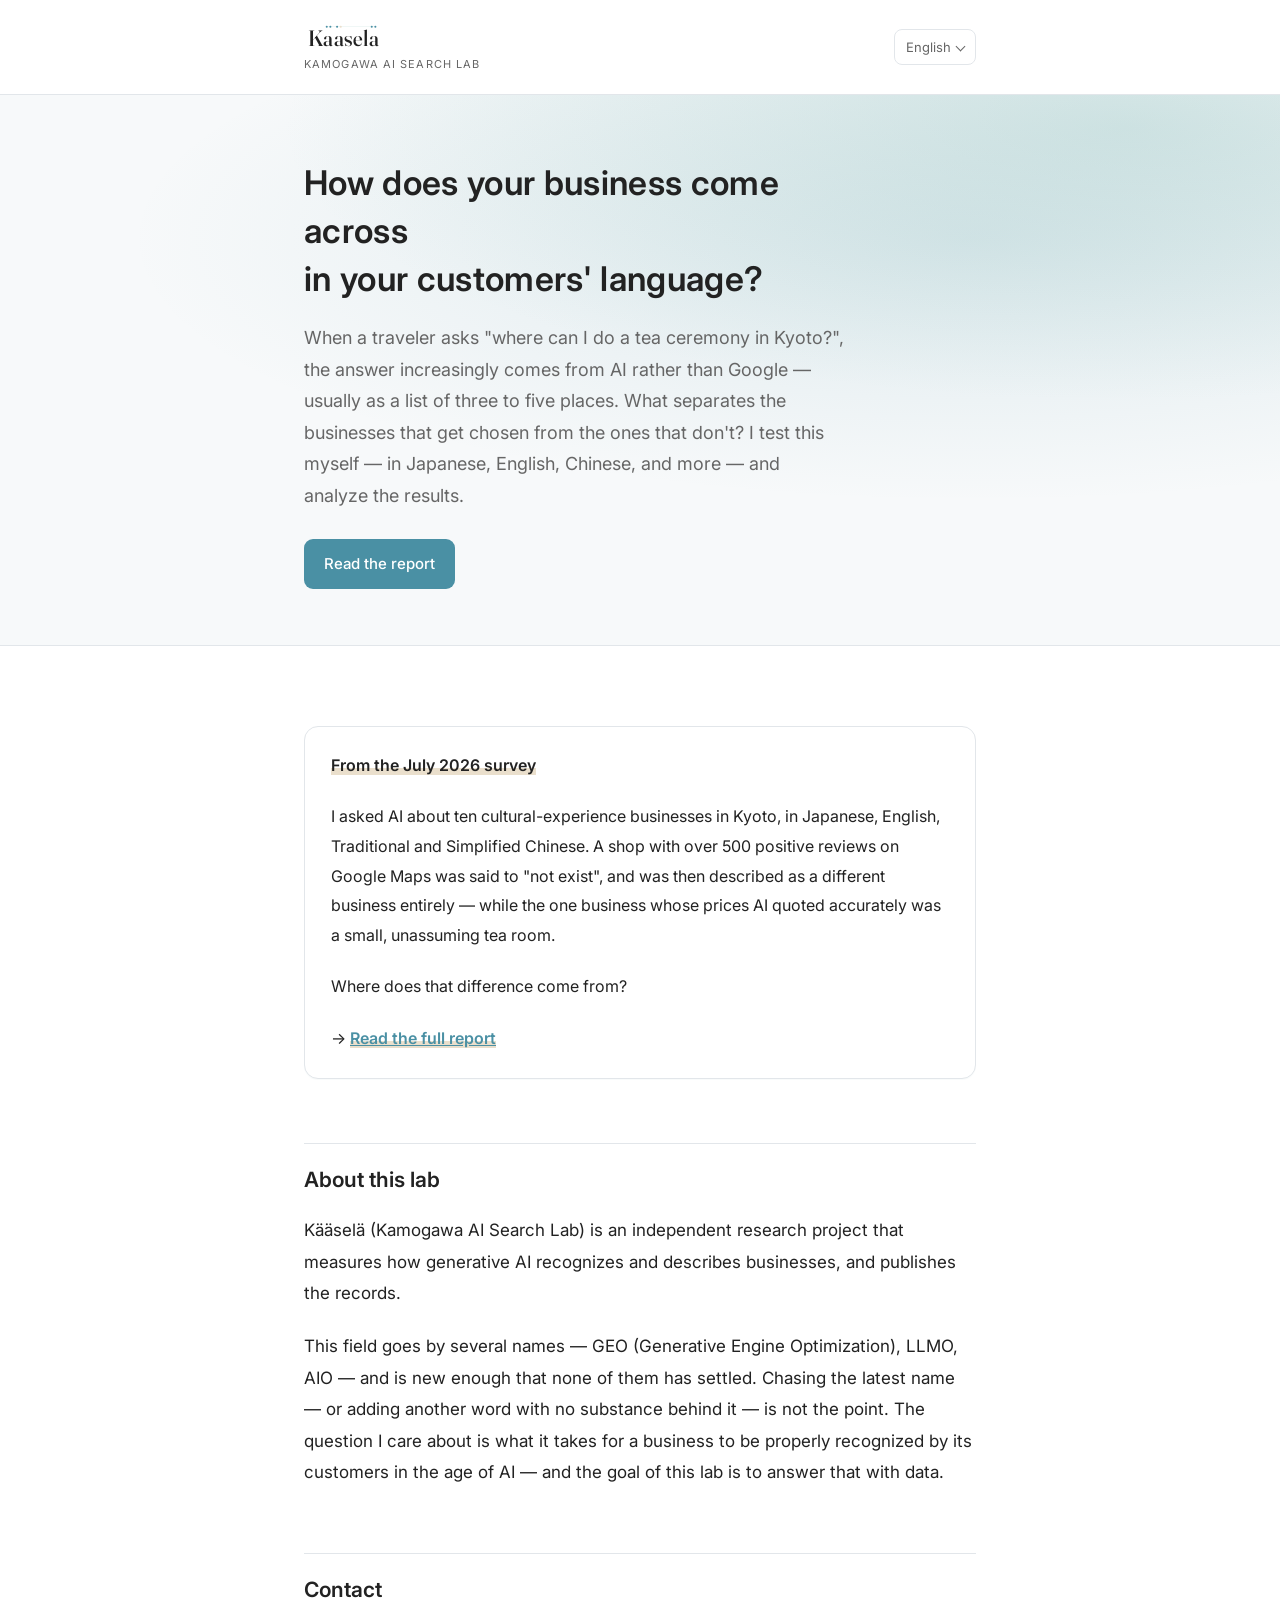
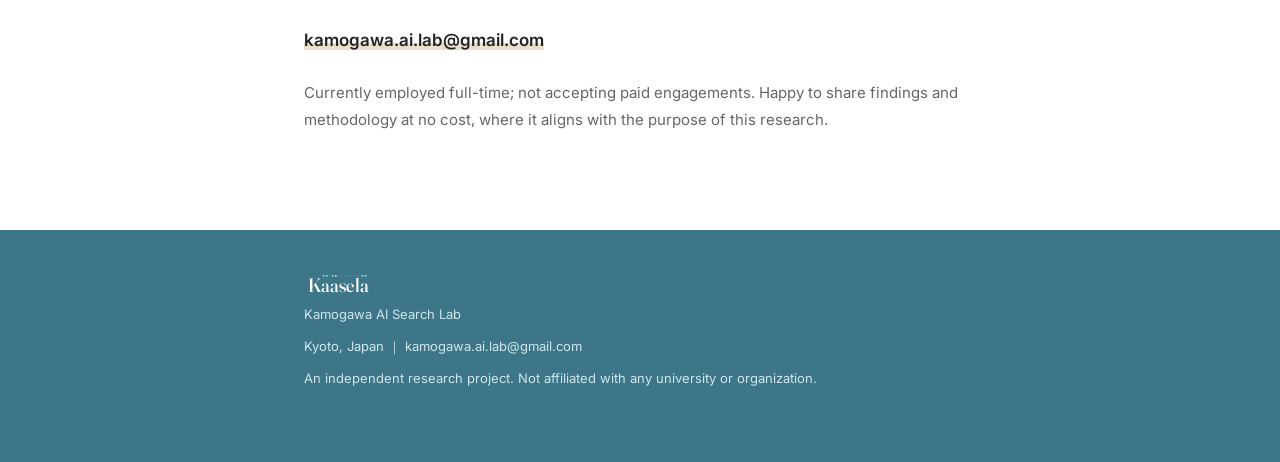
==== commit 2f7f8f16: "Trim about copy, footer location to Kyoto Japan, add back-to-top on articles" ====
--- a/en/index.html
+++ b/en/index.html
@@ -118,12 +118,6 @@
     and the goal of this lab is to answer that with data.
   </p>
 
-  <p>
-    It is run by one person: an IT consultant living in Kyoto,
-    working on this alongside a day job.
-    Not affiliated with any university or organization.
-  </p>
-
   <h2>Contact</h2>
   <p><strong>kamogawa.ai.lab@gmail.com</strong></p>
   <p style="font-size:15px;color:#666">
--- a/assets/style.css
+++ b/assets/style.css
@@ -304,6 +304,32 @@
 }
 td.c, th.c { text-align: center; }
 
+/* --- ページ上部へ戻るボタン（記事ページのみ、JSで生成） --- */
+.to-top {
+  position: fixed;
+  right: 22px;
+  bottom: 22px;
+  width: 44px;
+  height: 44px;
+  border-radius: 50%;
+  background: var(--accent);
+  color: #fff;
+  border: none;
+  cursor: pointer;
+  display: grid;
+  place-items: center;
+  box-shadow: 0 6px 20px -8px rgba(60,118,136,.6);
+  opacity: 0;
+  visibility: hidden;
+  transform: translateY(8px);
+  transition: opacity .3s ease, transform .3s ease, visibility .3s ease, background .3s ease;
+  z-index: 50;
+}
+.to-top.show { opacity: 1; visibility: visible; transform: none; }
+.to-top:hover { background: var(--deep); }
+.to-top svg { width: 18px; height: 18px; }
+@media (max-width: 600px) { .to-top { right: 16px; bottom: 16px; } }
+
 /* --- misc --- */
 
 .callout {
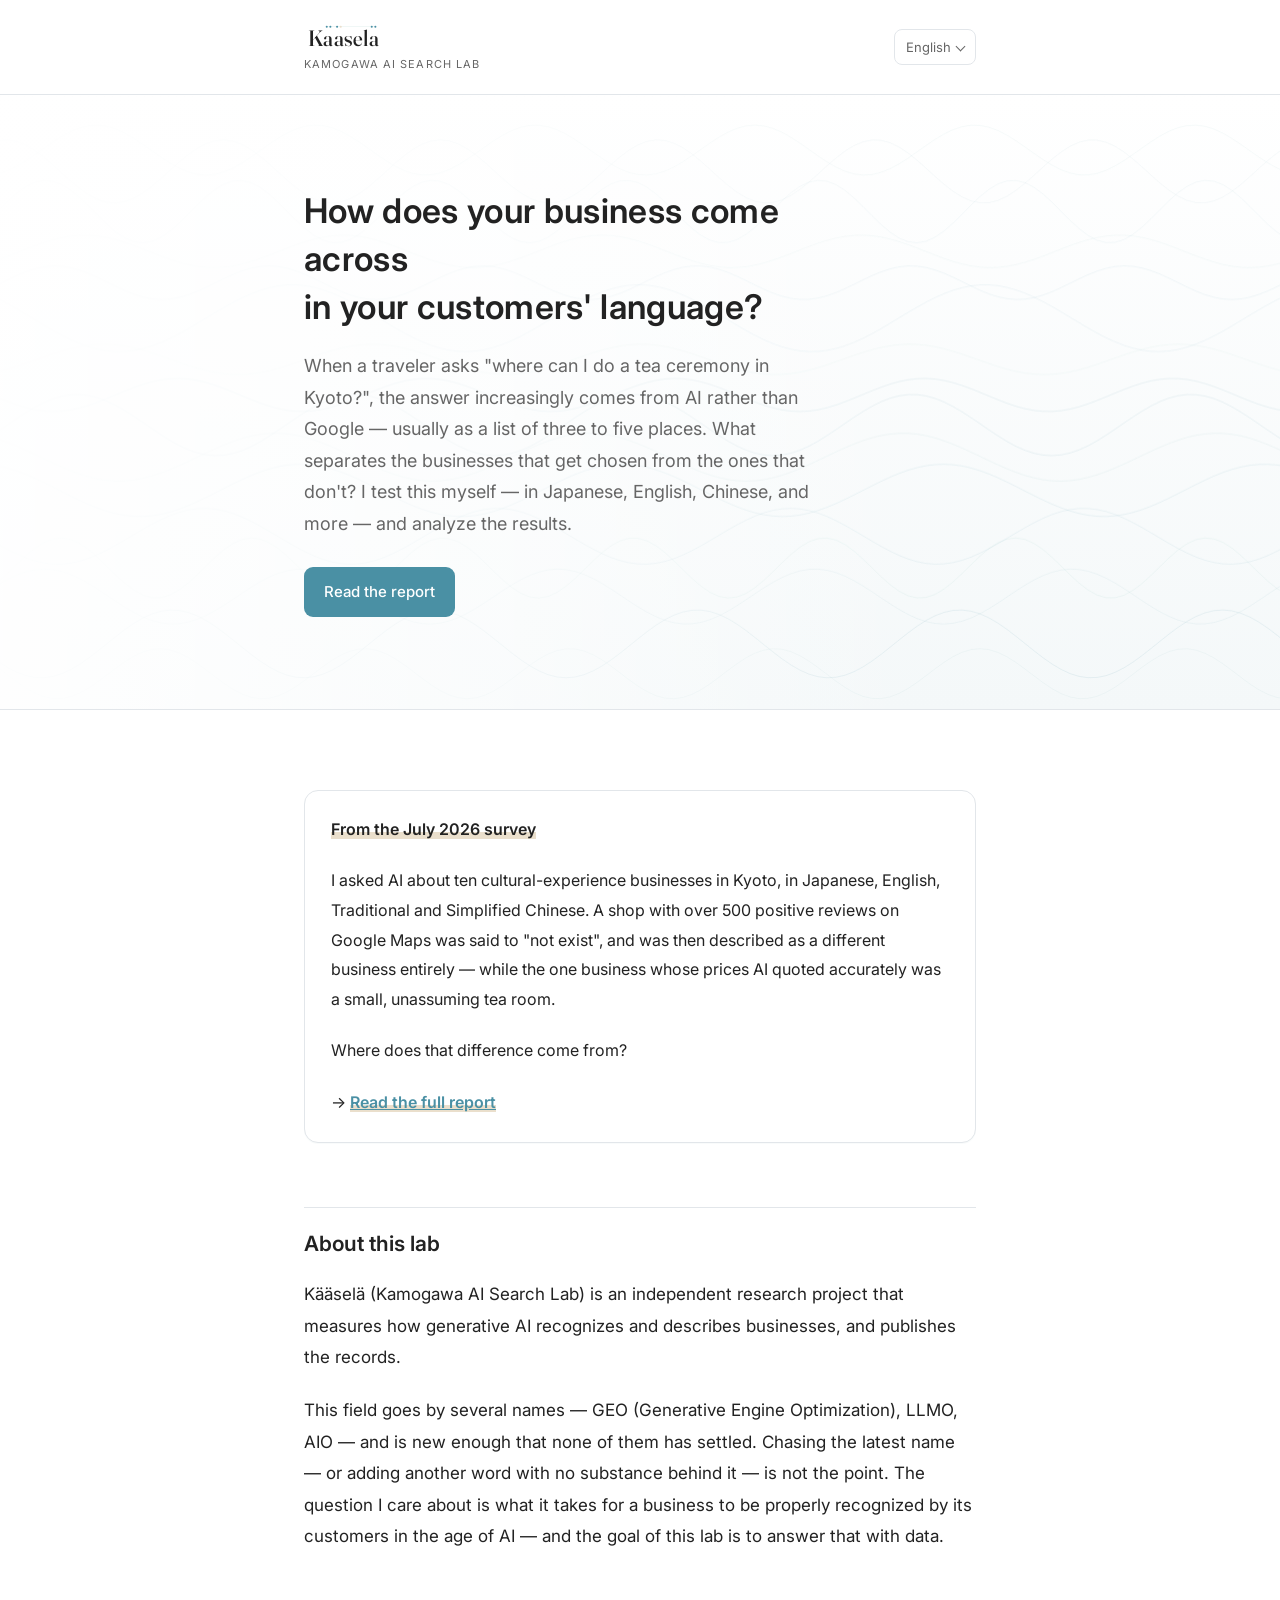
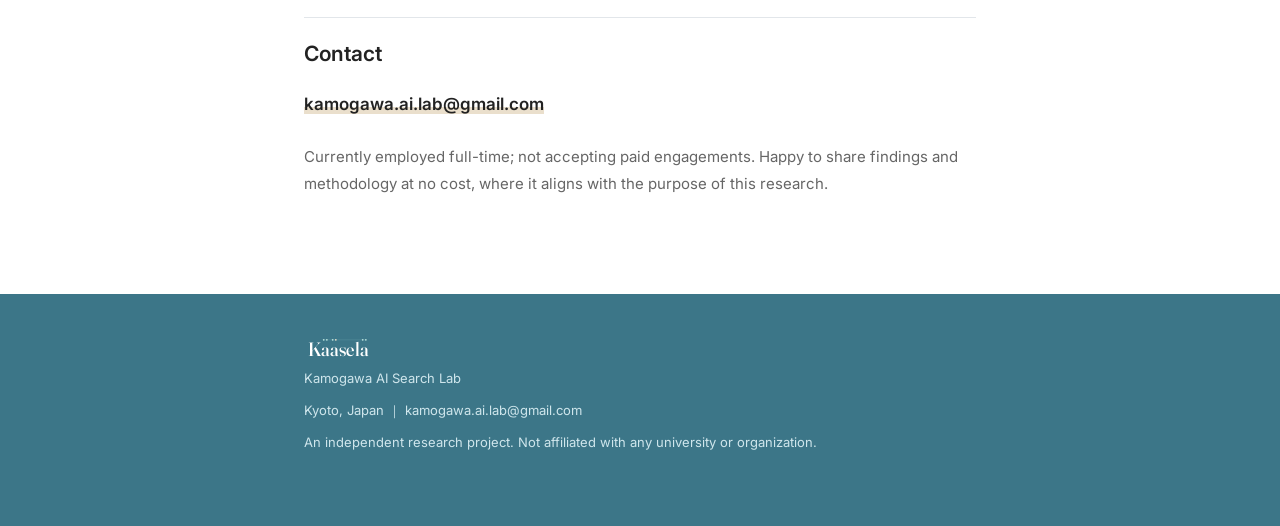
==== commit f906e856: "Hero: River Flow to Invisible Intelligence background animation" ====
--- a/en/index.html
+++ b/en/index.html
@@ -63,6 +63,8 @@
   </div>
 </header>
 <section class="hero">
+  <canvas class="hero-flow" aria-hidden="true"></canvas>
+  <div class="hero-veil"></div>
   <div class="hero-inner">
     <div class="hero-copy">
       <h1>How does your business come across<br>in your customers' language?</h1>
--- a/assets/style.css
+++ b/assets/style.css
@@ -170,22 +170,47 @@
 /* --- Hero：水 → 知識グラフ（トップページ限定） --- */
 
 .hero {
-  /* 静かなグラデーション：右上に朝靄のような青みがそっと差す */
-  background:
-    radial-gradient(120% 90% at 88% 6%, rgba(124,183,176,0.26) 0%, rgba(124,183,176,0) 55%),
-    radial-gradient(110% 80% at 76% 26%, rgba(74,144,164,0.15) 0%, rgba(74,144,164,0) 60%),
-    #F7F9FA;
+  position: relative;
+  overflow: hidden;
+  background: linear-gradient(180deg, #FFFFFF 0%, #F4F8F9 100%);
   border-bottom: 1px solid var(--line);
 }
+/* 背景アニメーション（River Flow → 知識グラフ）を全面に敷く */
+.hero-flow {
+  position: absolute;
+  inset: 0;
+  width: 100%;
+  height: 100%;
+  display: block;
+  z-index: 0;
+}
+/* 左側の白いヴェール：見出しの可読性を確保 */
+.hero-veil {
+  position: absolute;
+  inset: 0;
+  z-index: 1;
+  pointer-events: none;
+  background: linear-gradient(90deg, rgba(255,255,255,0.90) 0%, rgba(255,255,255,0.5) 40%, rgba(255,255,255,0) 72%);
+}
 .hero-inner {
+  position: relative;
+  z-index: 2;
   max-width: 720px;          /* ヘッダー・本文と同じ幅に揃える */
   margin: 0 auto;
-  padding: 64px 24px 56px;
-  min-height: 260px;
+  padding: 92px 24px;
+  min-height: 460px;
   display: flex;
-  align-items: center;
-}
-.hero-copy { max-width: 32em; }
+  flex-direction: column;
+  justify-content: center;
+  align-items: flex-start;
+}
+.hero-copy { max-width: 30em; }
+@media (max-width: 820px) {
+  .hero-inner { min-height: 360px; padding: 60px 24px; }
+  .hero-veil {
+    background: linear-gradient(180deg, rgba(255,255,255,0.9) 0%, rgba(255,255,255,0.4) 55%, rgba(255,255,255,0) 100%);
+  }
+}
 .hero h1 {
   font-size: 34px;
   line-height: 1.4;
